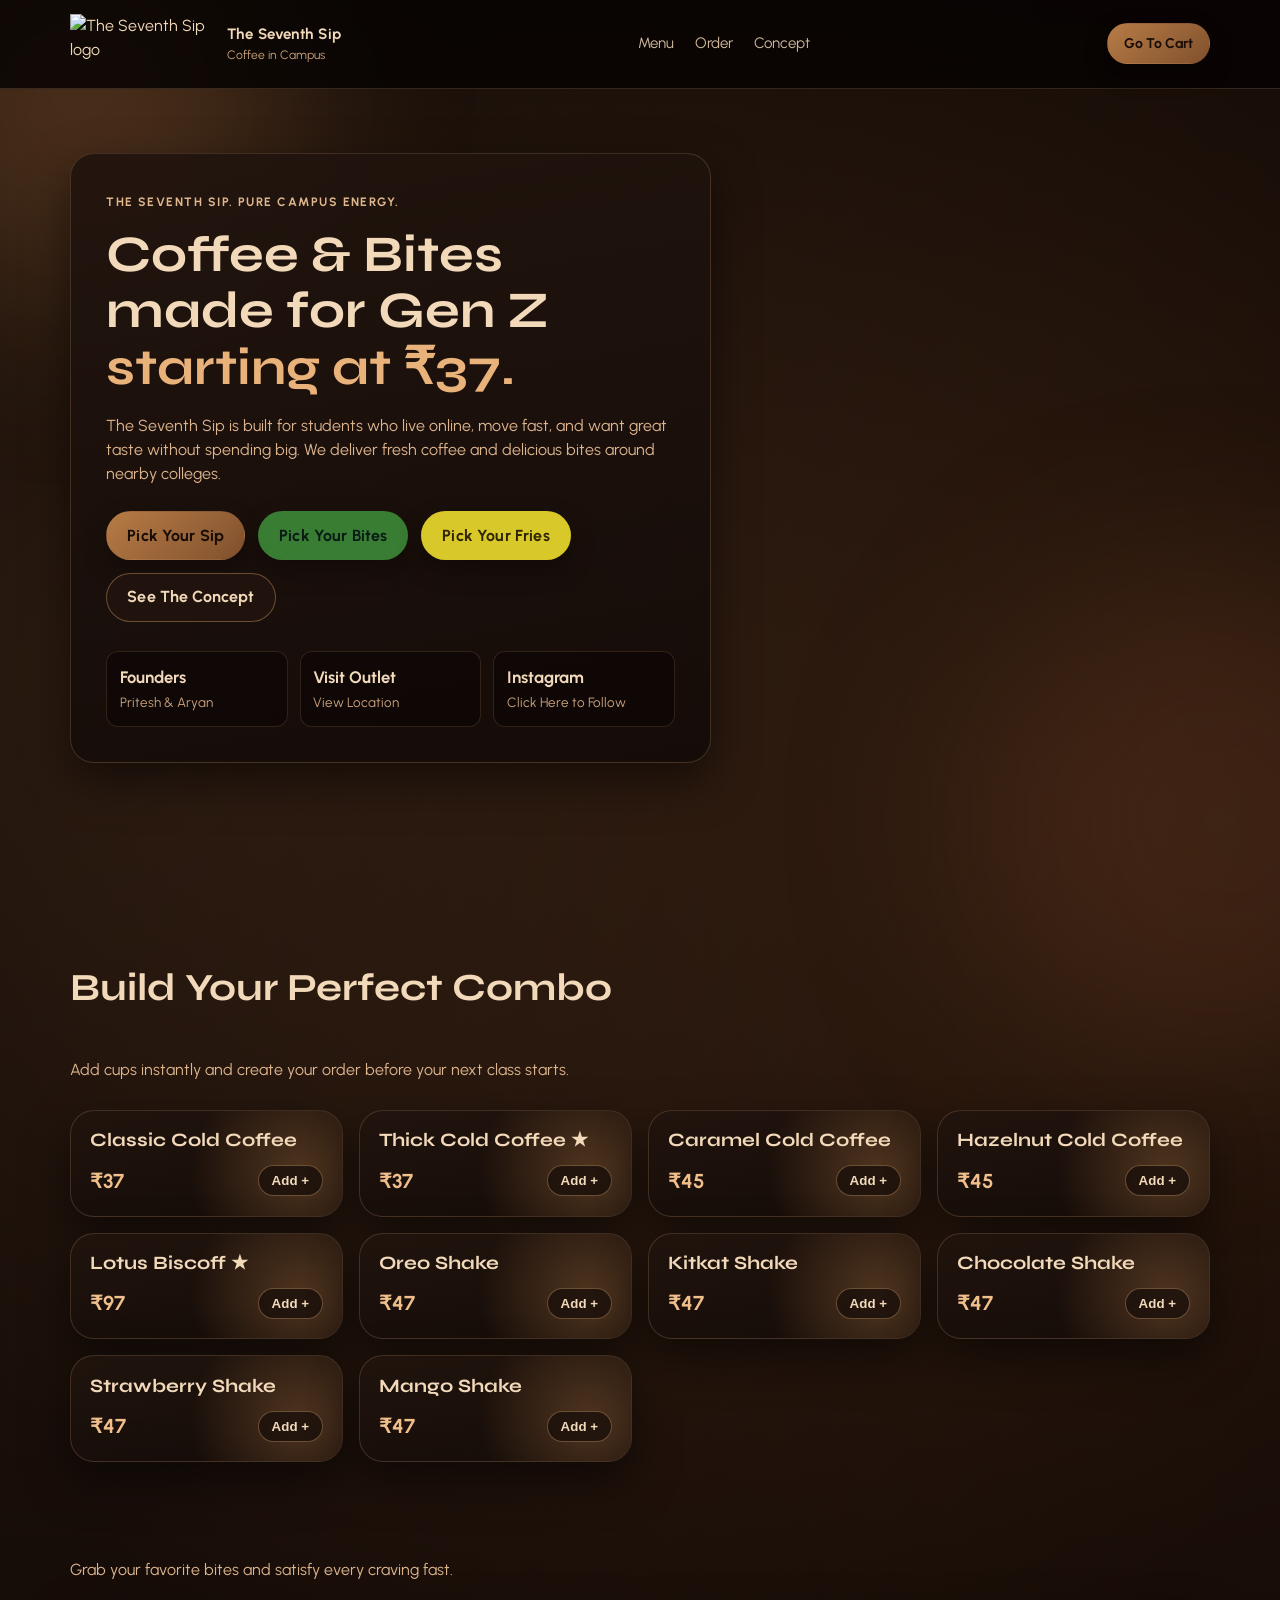
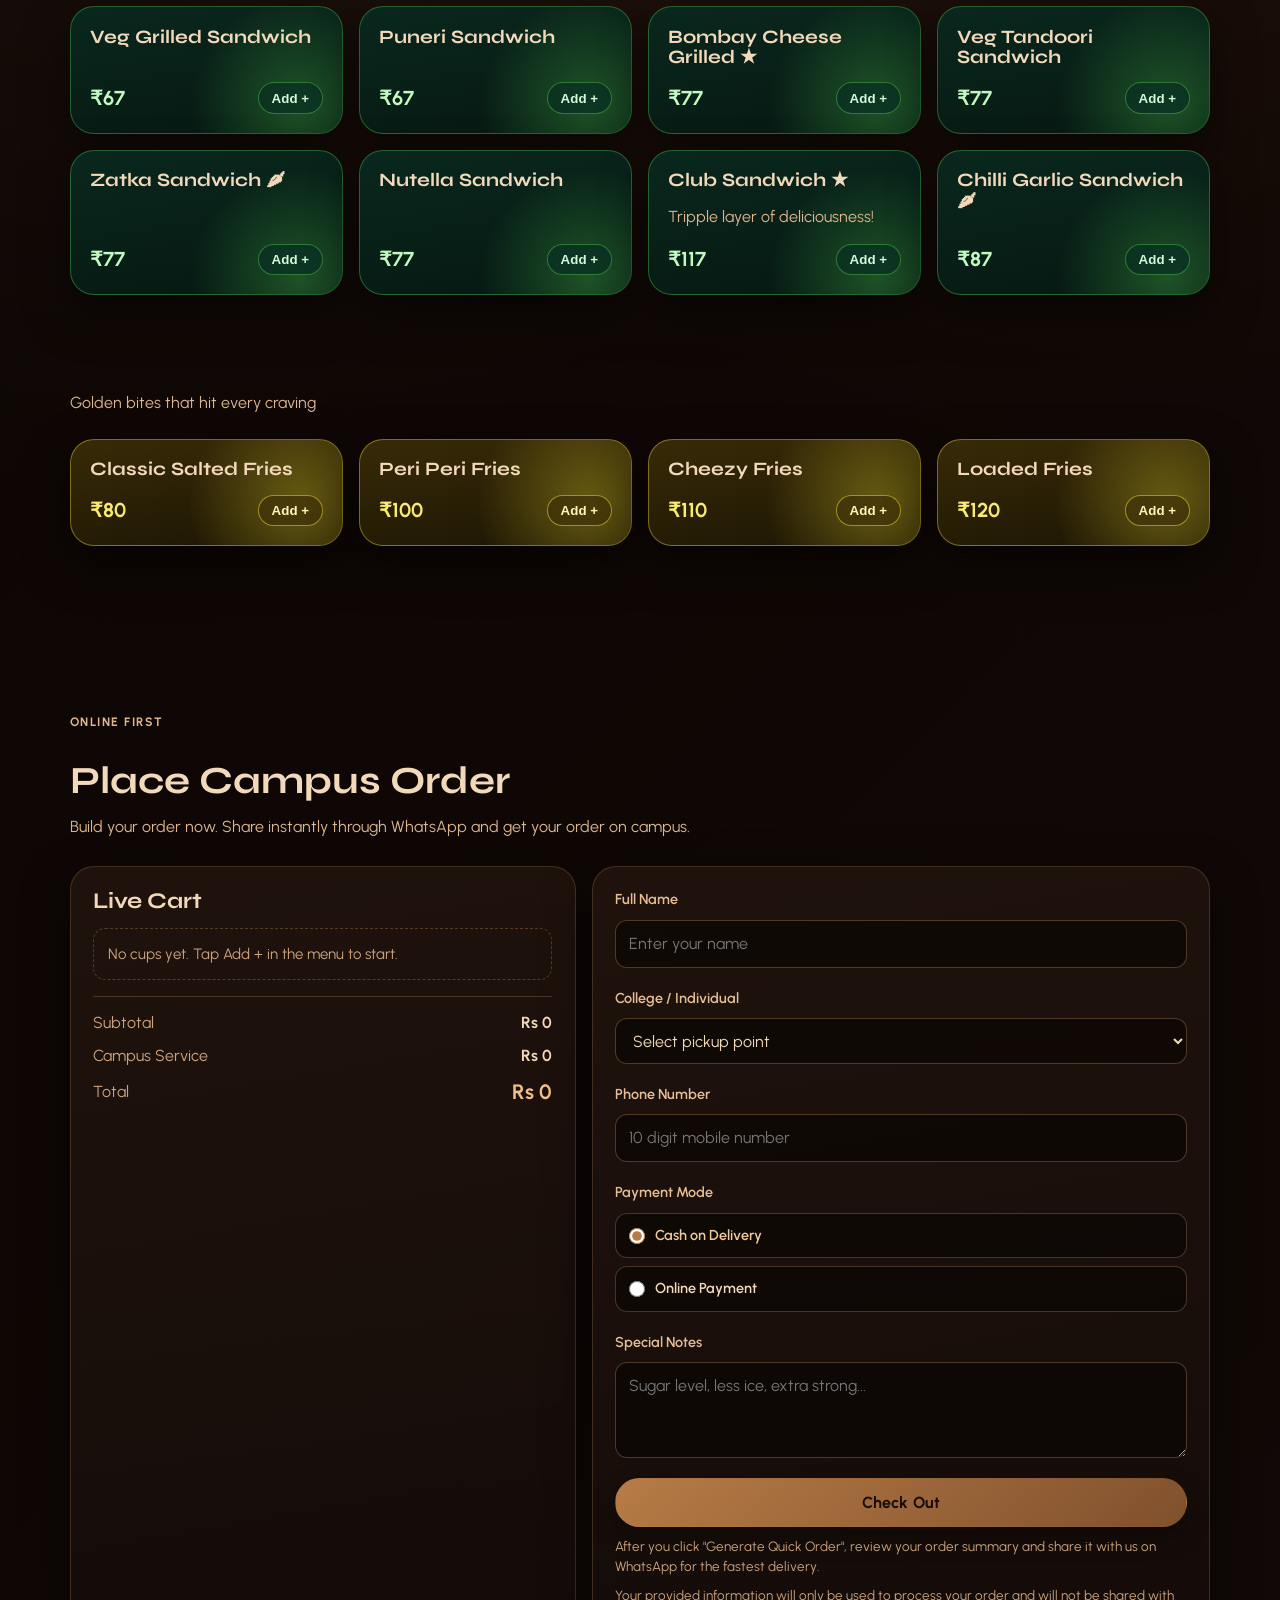
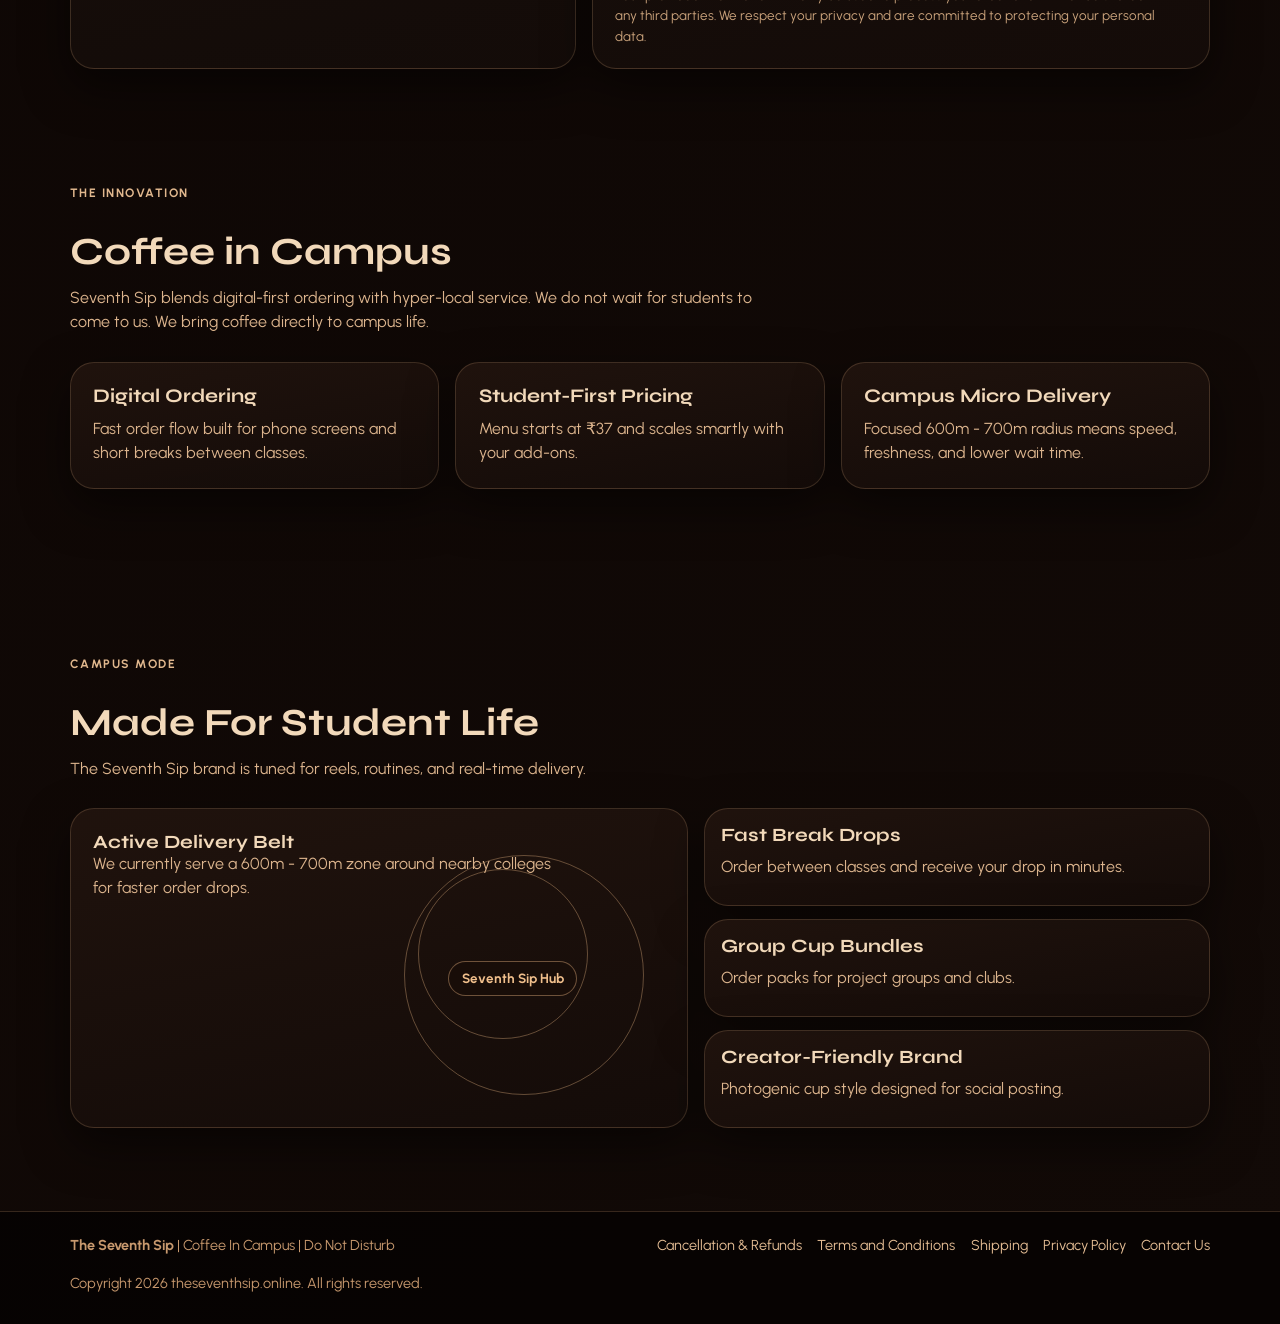
==== index.html @ f9358670 "Update menu items to be commented out and change order message format" ====
<!DOCTYPE html>
<html lang="en">

<head>
    <meta charset="UTF-8" />
    <meta name="viewport" content="width=device-width, initial-scale=1.0, shrink-to-fit=no" />

    <title>The Seventh Sip | Coffee in Campus</title>

    <meta name="description"
        content="The Seventh Sip is a Gen Z coffee concept delivering to campus within 600-700 meters. Prices start at Rs 37 with fast online ordering." />
    <meta name="keywords" content="coffee, campus, Gen Z, online ordering, fast delivery" />

    <meta name="author" content="The Seventh Sip" />

    <link rel="preconnect" href="https://fonts.googleapis.com" />
    <link rel="preconnect" href="https://fonts.gstatic.com" crossorigin />
    <link
        href="https://fonts.googleapis.com/css2?family=Syne:wght@500;700;800&family=Urbanist:wght@400;500;600;700&display=swap"
        rel="stylesheet" />
    <link rel="stylesheet" href="styles.css" />
    <link rel="shortcut icon" href="images/favicon.ico" type="image/x-icon">
</head>

<body>
    <div class="bg-blur bg-blur-1" aria-hidden="true"></div>
    <div class="bg-blur bg-blur-2" aria-hidden="true"></div>

    <header class="topbar">
        <div class="container topbar-inner">
            <a href="#home" class="brand" aria-label="The Seventh Sip Home">
                <img src="images/light_logo2.png" alt="The Seventh Sip logo" class="brand-logo" />
                <span class="brand-copy">
                    <strong>The Seventh Sip</strong>
                    <small>Coffee in Campus</small>
                </span>
            </a>

            <nav class="main-nav" aria-label="Main Navigation">
                <a href="#menu">Menu</a>
                <a href="#ordering">Order</a>
                <a href="#concept">Concept</a>
                <!-- <a href="#campus">Campus Mode</a> -->
            </nav>

            <a class="btn btn-solid btn-small" href="#ordering">Go To Cart</a>
        </div>
    </header>

    <main id="home">
        <section class="hero section">
            <div class="container hero-grid">
                <div class="hero-copy reveal">
                    <p class="eyebrow">The Seventh Sip. Pure Campus Energy.</p>
                    <h1>
                        Coffee & Bites made for Gen Z
                        <span>starting at &#8377;37.</span>
                    </h1>
                    <p>
                        The Seventh Sip is built for students who live online, move fast, and want great taste
                        without spending big. We deliver fresh coffee and delicious bites around nearby colleges.
                    </p>
                    <div class="hero-actions">
                        <a class="btn btn-solid" href="#menu">Pick Your Sip</a>
                        <a class="btn btn-solid" href="#bites">Pick Your Bites</a>
                        <a class="btn btn-solid" href="#fries">Pick Your Fries</a>
                        <a class="btn btn-ghost" href="#concept">See The Concept</a>
                    </div>
                    <ul class="metric-row" aria-label="Business Metrics">
                        <li>
                            <strong>Founders</strong>
                            <span>Pritesh & Aryan</span>
                        </li>

                        <li>
                            <strong>Visit Outlet</strong>
                            <span>View Location</span>
                        </li>

                        <li>
                            <strong>Instagram</strong>
                            <span><a class="metric-link" href="https://www.instagram.com/cafeseventhsip/"
                                    target="_blank" rel="noopener noreferrer">Click Here to Follow</a></span>
                        </li>
                    </ul>
                </div>

                <!-- <aside class="hero-panel reveal" aria-label="Seventh Sip pricing ladder">
                    <h2>Seventh Sip Ladder</h2>
                    <p>Simple pricing rhythm for every mood and every budget.</p>
                    <ul class="price-ladder">
                        <li><span>Starter Shot</span><strong>&#8377;7</strong></li>
                        <li><span>Classic Campus Cup</span><strong>&#8377;27</strong></li>
                        <li><span>Late Night Brew</span><strong>&#8377;37</strong></li>
                        <li><span>Power Sip</span><strong>&#8377;57</strong></li>
                        <li><span>Creator Fuel</span><strong>&#8377;77+</strong></li>
                    </ul>
                    <div class="hero-note">Coffee in Campus is live and growing cup by cup.</div>
                </aside> -->
            </div>
        </section>




        <section id="menu" class="section menu">
            <div class="container">
                <div class="section-head reveal">
                    <br>
                    <h2>Build Your Perfect Combo</h2>
                    <br>
                    <!-- <p class="eyebrow">Coffee Drop</p> -->
                    <p>Add cups instantly and create your order before your next class starts.</p>
                </div>

                <!-- coffees and shakes -->

                <div id="coffeeShakesMenu" class="menu-grid">
                    <article class="menu-card reveal" data-name="Classic Cold Coffee" data-price="37">
                        <h3>Classic Cold Coffee</h3>
                        <!-- <p>Mini espresso style hit for early lecture survival.</p> -->
                        <div class="menu-foot">
                            <strong>&#8377;37</strong>
                            <button class="add-btn" type="button">Add +</button>
                        </div>
                    </article>

                    <article class="menu-card reveal" data-name="Thick Cold Coffee" data-price="37">
                        <h3>Thick Cold Coffee ★</h3>
                        <!-- <p>Chilled, creamy, and perfect for cafeteria hangs.</p> -->
                        <div class="menu-foot">
                            <strong>&#8377;37</strong>
                            <button class="add-btn" type="button">Add +</button>
                        </div>
                    </article>

                    <!-- <article class="menu-card reveal" data-name="Hot Coffee" data-price="37">
                        <h3>Hot Coffee</h3>
                        <div class="menu-foot">
                            <strong>&#8377;37</strong>
                            <button class="add-btn" type="button">Add +</button>
                        </div>
                    </article> -->

                    <article class="menu-card reveal" data-name="Caramel Cold Coffee" data-price="45">
                        <h3>Caramel Cold Coffee</h3>
                        <!-- <p>Rich foam and deeper roast for focus mode.</p> -->
                        <div class="menu-foot">
                            <strong>&#8377;45</strong>
                            <button class="add-btn" type="button">Add +</button>
                        </div>
                    </article>

                    <article class="menu-card reveal" data-name="Hazelnut Cold Coffee" data-price="45">
                        <h3>Hazelnut Cold Coffee</h3>
                        <!-- <p>Chocolate + coffee combo for project grind sessions.</p> -->
                        <div class="menu-foot">
                            <strong>&#8377;45</strong>
                            <button class="add-btn" type="button">Add +</button>
                        </div>
                    </article>

                    <!-- <article class="menu-card reveal" data-name="Hot Chocolate" data-price="45">
                        <h3>Hot Chocolate</h3>
                        
                        <div class="menu-foot">
                            <strong>&#8377;45</strong>
                            <button class="add-btn" type="button">Add +</button>
                        </div>
                    </article> -->

                    <article class="menu-card reveal" data-name="Lotus Biscoff" data-price="97">
                        <h3>Lotus Biscoff ★</h3>
                        <!-- <p>House special with creamy top and dark roast depth.</p> -->
                        <div class="menu-foot">
                            <strong>&#8377;97</strong>
                            <button class="add-btn" type="button">Add +</button>
                        </div>
                    </article>

                    <article class="menu-card reveal" data-name="Oreo Shake" data-price="47">
                        <h3>Oreo Shake</h3>
                        <div class="menu-foot">
                            <strong>&#8377;47</strong>
                            <button class="add-btn" type="button">Add +</button>
                        </div>
                    </article>

                    <article class="menu-card reveal" data-name="Kitkat Shake" data-price="47">
                        <h3>Kitkat Shake</h3>
                        <div class="menu-foot">
                            <strong>&#8377;47</strong>
                            <button class="add-btn" type="button">Add +</button>
                        </div>
                    </article>
                    <article class="menu-card reveal" data-name="Chocolate Shake" data-price="47">
                        <h3>Chocolate Shake</h3>
                        <div class="menu-foot">
                            <strong>&#8377;47</strong>
                            <button class="add-btn" type="button">Add +</button>
                        </div>
                    </article>
                    <article class="menu-card reveal" data-name="Strawberry Shake" data-price="47">
                        <h3>Strawberry Shake</h3>
                        <div class="menu-foot">
                            <strong>&#8377;47</strong>
                            <button class="add-btn" type="button">Add +</button>
                        </div>
                    </article>
                    <article class="menu-card reveal" data-name="Mango Shake" data-price="47">
                        <h3>Mango Shake</h3>
                        <div class="menu-foot">
                            <strong>&#8377;47</strong>
                            <button class="add-btn" type="button">Add +</button>
                        </div>
                    </article>

                </div>

                <!-- bites -->

                <br id="bites">
                <br>
                <br>
                <br>
                <p>Grab your favorite bites and satisfy every craving fast.</p>

                <br>

                <div id="bitesMenu" class="menu-grid">
                    <article class="menu-card reveal" data-name="Veg Grilled Sandwich" data-price="67">
                        <h3>Veg Grilled Sandwich</h3>
                        <!-- <p>Mini espresso style hit for early lecture survival.</p> -->
                        <div class="menu-foot">
                            <strong>&#8377;67</strong>
                            <button class="add-btn" type="button">Add +</button>
                        </div>
                    </article>

                    <article class="menu-card reveal" data-name="Puneri Sandwich" data-price="67">
                        <h3>Puneri Sandwich</h3>
                        <!-- <p>Chilled, creamy, and perfect for cafeteria hangs.</p> -->
                        <div class="menu-foot">
                            <strong>&#8377;67</strong>
                            <button class="add-btn" type="button">Add +</button>
                        </div>
                    </article>

                    <article class="menu-card reveal" data-name="Bombay Cheese Grilled" data-price="77">
                        <h3>Bombay Cheese Grilled ★</h3>
                        <!-- <p>Soft sweetness layered with bold Seventh Sip espresso.</p> -->
                        <div class="menu-foot">
                            <strong>&#8377;77</strong>
                            <button class="add-btn" type="button">Add +</button>
                        </div>
                    </article>

                    <article class="menu-card reveal" data-name="Veg Tandoori Sandwich" data-price="77">
                        <h3>Veg Tandoori Sandwich</h3>
                        <!-- <p>Rich foam and deeper roast for focus mode.</p> -->
                        <div class="menu-foot">
                            <strong>&#8377;77</strong>
                            <button class="add-btn" type="button">Add +</button>
                        </div>
                    </article>

                    <article class="menu-card reveal" data-name="Zatka Sandwich" data-price="77">
                        <h3>Zatka Sandwich 🌶</h3>
                        <!-- <p>Chocolate + coffee combo for project grind sessions.</p> -->
                        <div class="menu-foot">
                            <strong>&#8377;77</strong>
                            <button class="add-btn" type="button">Add +</button>
                        </div>
                    </article>

                    <article class="menu-card reveal" data-name="Nutella Sandwich" data-price="77">
                        <h3>Nutella Sandwich</h3>
                        <!-- <p>High-energy cold brew for reels, edits, and deadlines.</p> -->
                        <div class="menu-foot">
                            <strong>&#8377;77</strong>
                            <button class="add-btn" type="button">Add +</button>
                        </div>
                    </article>

                    <article class="menu-card reveal" data-name="Club Sandwich" data-price="117">
                        <h3>Club Sandwich ★</h3>
                        <p>Tripple layer of deliciousness!</p>
                        <div class="menu-foot">
                            <strong>&#8377;117</strong>
                            <button class="add-btn" type="button">Add +</button>
                        </div>
                    </article>

                    <article class="menu-card reveal" data-name="Chilli Garlic Sandwich" data-price="87">
                        <h3>Chilli Garlic Sandwich 🌶</h3>
                        <div class="menu-foot">
                            <strong>&#8377;87</strong>
                            <button class="add-btn" type="button">Add +</button>
                        </div>
                    </article>

                </div>

                <!-- fries -->

                <br id="fries">
                <br>
                <br>
                <br>
                <p>Golden bites that hit every craving</p>

                <br>

                <div id="friesMenu" class="menu-grid">
                    <article class="menu-card reveal" data-name="Classic Salted Fries" data-price="80">
                        <h3>Classic Salted Fries</h3>
                        <!-- <p>Mini espresso style hit for early lecture survival.</p> -->
                        <div class="menu-foot">
                            <strong>&#8377;80</strong>
                            <button class="add-btn" type="button">Add +</button>
                        </div>
                    </article>

                    <article class="menu-card reveal" data-name="Peri Peri Fries" data-price="100">
                        <h3>Peri Peri Fries</h3>
                        <!-- <p>Chilled, creamy, and perfect for cafeteria hangs.</p> -->
                        <div class="menu-foot">
                            <strong>&#8377;100</strong>
                            <button class="add-btn" type="button">Add +</button>
                        </div>
                    </article>

                    <article class="menu-card reveal" data-name="Cheezy Fries" data-price="110">
                        <h3>Cheezy Fries</h3>
                        <!-- <p>Soft sweetness layered with bold Seventh Sip espresso.</p> -->
                        <div class="menu-foot">
                            <strong>&#8377;110</strong>
                            <button class="add-btn" type="button">Add +</button>
                        </div>
                    </article>

                    <article class="menu-card reveal" data-name="Loaded Fries" data-price="120">
                        <h3>Loaded Fries</h3>
                        <!-- <p>Rich foam and deeper roast for focus mode.</p> -->
                        <div class="menu-foot">
                            <strong>&#8377;120</strong>
                            <button class="add-btn" type="button">Add +</button>
                        </div>
                    </article>



                </div>



            </div>
        </section>

        <section id="ordering" class="section ordering">
            <div class="container">
                <div class="section-head reveal">
                    <p class="eyebrow">Online First</p>
                    <h2>Place Campus Order</h2>
                    <p>Build your order now. Share instantly through WhatsApp and get your order on campus.</p>
                </div>

                <div class="ordering-layout">
                    <aside class="cart-panel reveal" aria-live="polite">
                        <h3>Live Cart</h3>
                        <ul id="cartItems" class="cart-items">
                            <li class="cart-empty">Empty Cart!. Tap Add + in the menu to start.</li>
                        </ul>

                        <div class="bill-panel">
                            <div>
                                <span>Subtotal</span>
                                <strong id="subtotal">&#8377;0</strong>
                            </div>
                            <div>
                                <span>Campus Service</span>
                                <strong id="serviceFee">&#8377;0</strong>
                            </div>
                            <div class="bill-total">
                                <span>Total</span>
                                <strong id="grandTotal">&#8377;0</strong>
                            </div>
                        </div>
                    </aside>

                    <form id="orderForm" class="order-form reveal">
                        <label for="studentName">Full Name</label>
                        <input id="studentName" name="studentName" type="text" placeholder="Enter your name" required />

                        <label for="collegeName">College / Individual</label>
                        <select id="collegeName" name="collegeName" required>
                            <option value="">Select pickup point</option>
                            <option>DY Patil International University, Akurdi</option>
                            <option>PCET / PCCOE, Akurdi</option>
                            <option>Individual</option>
                        </select>

                        <div id="dropSpotContainer">
                            <label for="dropSpot">Drop Spot</label>
                            <select id="dropSpot" name="dropSpot">
                                <option value="">Select pickup point</option>
                                <option>Main Gate</option>
                            </select>
                        </div>

                        <div class="location-access-box locationAccess" aria-label="Location access">
                            <label for="locationAddress">Current Location (Optional)</label>
                            <div class="location-actions">
                                <button id="detectLocationBtn" class="btn btn-ghost location-action-btn"
                                    type="button">Use
                                    My Current Location</button>
                                <button id="clearLocationBtn" class="btn btn-ghost location-clear-btn"
                                    type="button">Clear</button>
                            </div>
                            <p id="locationStatus" class="location-status" aria-live="polite">No location added yet. You
                                can
                                allow access or type manually.</p>
                            <input id="locationAddress" name="locationAddress" type="text"
                                placeholder="Hostel, landmark, block, or nearest gate" autocomplete="street-address" />
                            <input id="locationCoords" name="locationCoords" type="hidden" />
                        </div>

                        <label for="phoneNumber">Phone Number</label>
                        <input id="phoneNumber" name="phoneNumber" type="tel" placeholder="10 digit mobile number"
                            pattern="[0-9]{10}" required />

                        <label>Payment Mode</label>
                        <div class="payment-mode-group" role="radiogroup" aria-label="Payment mode">
                            <label class="payment-option" for="paymentCod">
                                <input id="paymentCod" name="paymentMode" type="radio" value="Cash on Delivery" required
                                    checked />
                                <span>Cash on Delivery</span>
                            </label>
                            <label class="payment-option" for="paymentOnline">
                                <input id="paymentOnline" name="paymentMode" type="radio" value="Online Payment" />
                                <span>Online Payment</span>
                            </label>
                        </div>

                        <label for="orderNote">Special Notes</label>
                        <textarea id="orderNote" name="orderNote" rows="3"
                            placeholder="Sugar level, less ice, extra strong..."></textarea>

                        <input id="orderSummary" name="orderSummary" type="hidden" />

                        <button class="btn btn-solid" type="submit">Check Out</button>
                        <p class="form-hint">
                            After you click "Generate Quick Order", review your order summary and share it with us
                            on
                            WhatsApp for the fastest delivery.

                        </p>
                        <p class="form-hint">
                            Your provided information will only be used to process your order and will not be shared
                            with any third parties. We respect your privacy and are committed to protecting your
                            personal data.
                        </p>
                    </form>
                </div>
            </div>
        </section>


        <section id="concept" class="section concept">
            <div class="container">
                <div class="section-head reveal">
                    <p class="eyebrow">The Innovation</p>
                    <h2>Coffee in Campus</h2>
                    <p>
                        Seventh Sip blends digital-first ordering with hyper-local service. We do not wait for
                        students
                        to come to us. We bring coffee directly to campus life.
                    </p>
                </div>

                <div class="concept-cards">
                    <article class="concept-card reveal">
                        <h3>Digital Ordering</h3>
                        <p>Fast order flow built for phone screens and short breaks between classes.</p>
                    </article>
                    <article class="concept-card reveal">
                        <h3>Student-First Pricing</h3>
                        <p>Menu starts at &#8377;37 and scales smartly with your add-ons.</p>
                    </article>
                    <article class="concept-card reveal">
                        <h3>Campus Micro Delivery</h3>
                        <p>Focused 600m - 700m radius means speed, freshness, and lower wait time.</p>
                    </article>
                </div>
            </div>
        </section>

        <section id="campus" class="section campus">
            <div class="container">
                <div class="section-head reveal">
                    <p class="eyebrow">Campus Mode</p>
                    <h2>Made For Student Life</h2>
                    <p>The Seventh Sip brand is tuned for reels, routines, and real-time delivery.</p>
                </div>

                <div class="campus-layout">
                    <div class="campus-map reveal">
                        <h3>Active Delivery Belt</h3>
                        <p>We currently serve a 600m - 700m zone around nearby colleges for faster order drops.</p>
                        <div class="zone-ring zone-ring-1"></div>
                        <div class="zone-ring zone-ring-2"></div>
                        <div class="zone-center">Seventh Sip Hub</div>
                    </div>

                    <div class="campus-points">
                        <article class="point-card reveal">
                            <h3>Fast Break Drops</h3>
                            <p>Order between classes and receive your drop in minutes.</p>
                        </article>
                        <article class="point-card reveal">
                            <h3>Group Cup Bundles</h3>
                            <p>Order packs for project groups and clubs.</p>
                        </article>
                        <article class="point-card reveal">
                            <h3>Creator-Friendly Brand</h3>
                            <p>Photogenic cup style designed for social posting.</p>
                        </article>
                    </div>
                </div>
            </div>
        </section>
    </main>


    <footer class="site-footer">
        <div class="container footer-inner">
            <p><strong>The Seventh Sip</strong> | Coffee In Campus | Do Not Disturb</p>

            <nav class="footer-links" aria-label="Legal and support pages">
                <a href="cancellation-refunds.html" target="_blank">Cancellation &amp; Refunds</a>
                <a href="terms-and-conditions.html" target="_blank">Terms and Conditions</a>
                <a href="shipping.html" target="_blank">Shipping</a>
                <a href="privacy-policy.html" target="_blank">Privacy Policy</a>
                <a href="contact-us.html" target="_blank">Contact Us</a>
            </nav>

            <p>Copyright <span id="year"></span> theseventhsip.online. All rights reserved.</p>
        </div>
    </footer>

    <div id="floatingCartBar" class="floating-cart-bar" aria-hidden="true">
        <div class="floating-cart-meta" aria-live="polite" aria-atomic="true">
            <span id="floatingCartCount">0 items</span>
            <strong id="floatingCartTotal">Rs 0</strong>
        </div>
        <a href="#ordering" class="floating-cart-cta">Go To Cart</a>
    </div>

    <div id="addonModal" class="modal" aria-hidden="true" role="dialog" aria-labelledby="addonModalTitle">
        <div class="modal-content addon-modal-content">
            <h3 id="addonModalTitle">Customize Your Cup</h3>
            <p class="add-on-intro">Pick add-ons for <strong id="addonDrinkName">your drink</strong></p>

            <form id="addonForm" class="add-on-form">
                <div class="add-on-list">
                    <label class="add-on-item" for="addonChocolateCrush">
                        <input id="addonChocolateCrush" type="checkbox" name="addon" value="chocolate-crush" />
                        <span>Chocolate Crush <em>+Rs 5</em></span>
                    </label>

                    <label class="add-on-item" for="addonExtraCheese">
                        <input id="addonExtraCheese" type="checkbox" name="addon" value="extra-cheese" />
                        <span>Extra Cheese <em>+Rs 10</em></span>
                    </label>
                </div>

                <div class="modal-actions">
                    <button class="btn btn-solid" type="submit">Add To Cart</button>
                    <button id="skipAddOnBtn" class="btn btn-ghost" type="button">No Add-ons</button>
                    <button id="closeAddOnBtn" class="btn btn-ghost" type="button">Cancel</button>
                </div>
            </form>
        </div>
    </div>

    <div id="orderModal" class="modal" aria-hidden="true" role="dialog" aria-labelledby="modalTitle">
        <div class="modal-content">
            <h3 id="modalTitle">Order Draft Ready</h3>
            <p>Review this message and send it to The Seventh Sip.</p>
            <pre id="orderPreview"></pre>
            <div class="modal-actions">
                <a id="whatsappLink" class="btn btn-solid" href="#" target="_blank" rel="noopener noreferrer">Send on
                    WhatsApp</a>
                <button id="copyOrderBtn" class="btn btn-ghost" type="button">Copy Text</button>
                <button id="closeModalBtn" class="btn btn-ghost" type="button">Close</button>
            </div>
        </div>
    </div>

    <script src="https://checkout.razorpay.com/v1/checkout.js"></script>
    <script src="script.js"></script>
</body>

</html>
---- styles.css ----
:root {
  --bg-main: #050303;
  --bg-layer: #120a07;
  --panel: #1c120d;
  --panel-deep: #27170f;
  --line: rgba(222, 177, 131, 0.2);
  --text-main: #f2d9ba;
  --text-soft: #cba37c;
  --accent: #9a6236;
  --accent-soft: #7b4b28;
  --shadow: rgba(0, 0, 0, 0.5);
  --radius-lg: 24px;
  --radius-md: 16px;
  --radius-sm: 12px;
}

* {
  box-sizing: border-box;
}

html {
  scroll-behavior: smooth;
}

body {
  margin: 0;
  min-height: 100vh;
  font-family: "Urbanist", sans-serif;
  color: var(--text-main);
  background:
    radial-gradient(circle at 8% 15%, rgba(138, 89, 54, 0.24), transparent 35%),
    radial-gradient(circle at 87% 18%, rgba(110, 64, 32, 0.28), transparent 32%),
    linear-gradient(135deg, #050303 0%, #0d0604 35%, #120a07 100%);
  line-height: 1.5;
  overflow-x: hidden;
}

#dropSpotContainer,
.locationAccess {
  display: none;
}

body.has-floating-cart {
  padding-bottom: 6.4rem;
}

body::after {
  content: "";
  position: fixed;
  inset: 0;
  pointer-events: none;
  background-image:
    linear-gradient(rgba(255, 255, 255, 0.015) 1px, transparent 1px),
    linear-gradient(90deg, rgba(255, 255, 255, 0.015) 1px, transparent 1px);
  background-size: 28px 28px;
  opacity: 0.35;
  z-index: -5;
}

.bg-blur {
  position: fixed;
  border-radius: 50%;
  filter: blur(95px);
  opacity: 0.38;
  z-index: -4;
  pointer-events: none;
}

.bg-blur-1 {
  width: 420px;
  height: 420px;
  background: #9a6236;
  top: -120px;
  left: -130px;
}

.bg-blur-2 {
  width: 500px;
  height: 500px;
  background: #5f371f;
  right: -190px;
  bottom: -170px;
}

.container {
  width: min(1140px, calc(100% - 2.6rem));
  margin: 0 auto;
}

.section {
  padding: 5.2rem 0;
}

.topbar {
  position: sticky;
  top: 0;
  z-index: 20;
  -webkit-backdrop-filter: blur(12px);
  backdrop-filter: blur(12px);
  background: rgba(8, 4, 3, 0.85);
  border-bottom: 1px solid var(--line);
}

.topbar-inner {
  display: flex;
  align-items: center;
  justify-content: space-between;
  gap: 1rem;
  padding: 0.9rem 0;
}

.brand {
  display: inline-flex;
  align-items: center;
  gap: 0.8rem;
  color: inherit;
  text-decoration: none;
}

.brand-logo {
  width: 9rem;
  aspect-ratio: 2.45 / 1;
  object-fit: cover;
  object-position: center;
  display: block;
}

.brand-copy {
  display: grid;
  gap: 0.05rem;
}

.brand-copy strong {
  font-size: 0.94rem;
  letter-spacing: 0.03em;
}

.brand-copy small {
  font-size: 0.76rem;
  color: var(--text-soft);
}

.main-nav {
  display: flex;
  align-items: center;
  gap: 1.3rem;
}

.main-nav a {
  color: var(--text-main);
  text-decoration: none;
  font-size: 0.94rem;
  opacity: 0.86;
  transition: opacity 0.2s ease;
}

.main-nav a:hover {
  opacity: 1;
}

.btn {
  border: 1px solid transparent;
  border-radius: 999px;
  padding: 0.72rem 1.25rem;
  font: inherit;
  font-weight: 700;
  letter-spacing: 0.01em;
  cursor: pointer;
  transition: transform 0.25s ease, box-shadow 0.25s ease, background 0.25s ease;
  text-decoration: none;
  display: inline-flex;
  align-items: center;
  justify-content: center;
}

.btn:hover {
  transform: translateY(-2px);
}

.btn-small {
  padding: 0.55rem 1rem;
  font-size: 0.88rem;
}

.btn-solid {
  background: linear-gradient(140deg, #b77c46, #80502d);
  color: #180c06;
  box-shadow: 0 10px 24px rgba(0, 0, 0, 0.3);
}

.hero-actions a[href="#bites"] {
  background: rgba(77, 193, 77, 0.62);
  color: #081c15;
}

.hero-actions a[href="#fries"] {
  background: #d9c829;
  color: #2f2500;
}

.btn-ghost {
  border-color: rgba(198, 148, 103, 0.45);
  color: var(--text-main);
  background: rgba(37, 22, 15, 0.7);
}

h1,
h2,
h3,
h4 {
  margin: 0;
  font-family: "Syne", sans-serif;
  line-height: 1.1;
}

p {
  margin: 0;
  color: #ddb58e;
}

.eyebrow {
  display: inline-block;
  text-transform: uppercase;
  letter-spacing: 0.12em;
  font-size: 0.76rem;
  font-weight: 700;
  color: #e1b88e;
  margin-bottom: 1rem;
}

.hero {
  padding-top: 4rem;
}

.hero-grid {
  display: grid;
  grid-template-columns: 1.15fr 0.85fr;
  gap: 1.6rem;
  align-items: stretch;
}

.hero-copy,
.hero-panel,
.concept-card,
.menu-card,
.cart-panel,
.order-form,
.campus-map,
.point-card {
  background: linear-gradient(170deg, rgba(33, 20, 14, 0.92), rgba(20, 12, 9, 0.94));
  border: 1px solid var(--line);
  border-radius: var(--radius-lg);
  box-shadow: 0 18px 45px var(--shadow);
}

.hero-copy {
  padding: 2.2rem;
}

.hero-copy h1 {
  font-size: clamp(2rem, 4vw, 3.9rem);
  margin-bottom: 1.1rem;
}

.hero-copy h1 span {
  color: #e9b27a;
  display: block;
}

.hero-copy p {
  max-width: 60ch;
}

.hero-actions {
  display: flex;
  flex-wrap: wrap;
  gap: 0.8rem;
  margin: 1.6rem 0 1.8rem;
}

.metric-row {
  margin: 0;
  padding: 0;
  list-style: none;
  display: grid;
  grid-template-columns: repeat(3, minmax(0, 1fr));
  gap: 0.75rem;
}

.metric-row li {
  padding: 0.8rem;
  border-radius: var(--radius-sm);
  background: rgba(10, 6, 5, 0.6);
  border: 1px solid rgba(178, 129, 84, 0.22);
}

.metric-row strong {
  display: block;
  font-size: 1.04rem;
}

.metric-row span {
  color: var(--text-soft);
  font-size: 0.84rem;
}

.metric-link {
  color: inherit;
  text-decoration: none;
}

.metric-link:hover {
  color: var(--text-main);
  text-decoration: underline;
}

.hero-panel {
  padding: 2rem;
  display: grid;
  gap: 1rem;
}

.hero-panel h2 {
  font-size: 1.8rem;
}

.price-ladder {
  margin: 0;
  padding: 0;
  list-style: none;
  display: grid;
  gap: 0.6rem;
}

.price-ladder li {
  display: flex;
  justify-content: space-between;
  align-items: center;
  gap: 1rem;
  border: 1px solid rgba(198, 148, 103, 0.23);
  border-radius: 12px;
  background: rgba(10, 5, 4, 0.66);
  padding: 0.7rem 0.9rem;
}

.price-ladder strong {
  color: #f0bf8d;
}

.hero-note {
  border-left: 3px solid #ba7f49;
  padding-left: 0.8rem;
  color: var(--text-soft);
}

.section-head {
  max-width: 720px;
  margin-bottom: 1.7rem;
  display: grid;
  gap: 0.8rem;
}

.section-head h2 {
  font-size: clamp(1.7rem, 3vw, 2.7rem);
}

.concept {
  padding-top: 2rem;
}

.concept-cards {
  display: grid;
  grid-template-columns: repeat(3, minmax(0, 1fr));
  gap: 1rem;
}

.concept-card {
  padding: 1.4rem;
}

.concept-card h3 {
  margin-bottom: 0.7rem;
  font-size: 1.2rem;
}

.menu-grid {
  display: grid;
  grid-template-columns: repeat(4, minmax(0, 1fr));
  gap: 1rem;
}

.menu-card {
  padding: 1.2rem;
  display: grid;
  gap: 0.9rem;
  position: relative;
  isolation: isolate;
  overflow: hidden;
}

.menu-card::before {
  content: "";
  position: absolute;
  inset: auto -25% -65% auto;
  width: 220px;
  height: 220px;
  border-radius: 50%;
  background: radial-gradient(circle, rgba(183, 124, 70, 0.35) 0%, transparent 70%);
  z-index: -1;
}

.menu-card h3 {
  font-size: 1.18rem;
}

.menu-foot {
  display: flex;
  justify-content: space-between;
  align-items: center;
  margin-top: auto;
}

.menu-foot strong {
  font-size: 1.26rem;
  color: #f0bf8c;
}

.add-btn {
  border: 1px solid rgba(198, 148, 103, 0.45);
  background: rgba(26, 15, 10, 0.8);
  color: var(--text-main);
  border-radius: 999px;
  padding: 0.45rem 0.8rem;
  font-weight: 700;
  cursor: pointer;
}

#bitesMenu .menu-card {
  background: linear-gradient(170deg, rgba(9, 42, 31, 0.94), rgba(6, 25, 19, 0.95));
  border-color: rgba(77, 193, 77, 0.42);
}

#bitesMenu .menu-card::before {
  background: radial-gradient(circle, rgba(77, 193, 77, 0.34) 0%, transparent 70%);
}

#bitesMenu .menu-foot strong {
  color: #c1f9c1;
}

#bitesMenu .add-btn {
  border-color: rgba(77, 193, 77, 0.5);
  background: rgba(11, 48, 35, 0.8);
  color: #d5f8d5;
}

#bitesMenu .menu-card:hover {
  border-color: rgba(77, 193, 77, 0.62);
}

#friesMenu .menu-card {
  background: linear-gradient(170deg, rgba(59, 45, 8, 0.94), rgba(29, 22, 4, 0.95));
  border-color: rgba(243, 222, 44, 0.42);
}

#friesMenu .menu-card::before {
  background: radial-gradient(circle, rgba(243, 222, 44, 0.32) 0%, transparent 72%);
}

#friesMenu .menu-foot strong {
  color: #f9ea74;
}

#friesMenu .add-btn {
  border-color: rgba(243, 222, 44, 0.54);
  background: rgba(65, 50, 9, 0.78);
  color: #fff6b8;
}

#friesMenu .menu-card:hover {
  border-color: rgba(243, 222, 44, 0.68);
}

.ordering-layout {
  display: grid;
  grid-template-columns: 0.9fr 1.1fr;
  gap: 1rem;
}

.cart-panel,
.order-form {
  padding: 1.4rem;
}

.cart-panel h3 {
  font-size: 1.4rem;
  margin-bottom: 0.9rem;
}

.cart-items {
  list-style: none;
  margin: 0;
  padding: 0;
  display: grid;
  gap: 0.7rem;
}

.cart-empty {
  color: var(--text-soft);
  font-size: 0.94rem;
  border: 1px dashed rgba(198, 148, 103, 0.32);
  border-radius: 12px;
  padding: 0.85rem;
}

.cart-item {
  border-radius: 12px;
  border: 1px solid rgba(198, 148, 103, 0.25);
  background: rgba(13, 8, 6, 0.66);
  padding: 0.75rem;
  display: flex;
  justify-content: space-between;
  gap: 0.6rem;
}

.cart-item-name {
  font-weight: 700;
  margin-bottom: 0.24rem;
}

.cart-item-meta {
  color: var(--text-soft);
  font-size: 0.84rem;
}

.qty-group {
  display: inline-flex;
  align-items: center;
  gap: 0.45rem;
}

.qty-btn {
  width: 28px;
  height: 28px;
  border-radius: 8px;
  border: 1px solid rgba(198, 148, 103, 0.45);
  background: rgba(24, 14, 10, 0.8);
  color: var(--text-main);
  cursor: pointer;
}

.bill-panel {
  margin-top: 1rem;
  border-top: 1px solid rgba(198, 148, 103, 0.28);
  padding-top: 0.85rem;
  display: grid;
  gap: 0.56rem;
}

.bill-panel div {
  display: flex;
  justify-content: space-between;
  align-items: center;
}

.bill-panel span {
  color: var(--text-soft);
}

.bill-total strong {
  font-size: 1.3rem;
  color: #f0bf8c;
}

.order-form {
  display: grid;
  gap: 0.55rem;
}

.order-form label {
  font-size: 0.9rem;
  font-weight: 600;
  color: #e6be95;
}

.payment-mode-group {
  display: grid;
  gap: 0.5rem;
  margin-bottom: 0.7rem;
}

.payment-option {
  display: flex;
  align-items: center;
  gap: 0.65rem;
  border: 1px solid rgba(198, 148, 103, 0.32);
  border-radius: 12px;
  background: rgba(12, 7, 5, 0.72);
  padding: 0.68rem 0.78rem;
  cursor: pointer;
}

.payment-option:hover {
  border-color: rgba(231, 185, 138, 0.52);
}

.payment-option input[type="radio"] {
  margin: 0;
  width: 1rem;
  height: 1rem;
  accent-color: #b77c46;
}

.payment-option span {
  color: var(--text-main);
  font-weight: 600;
}

.payment-option input[type="radio"]:checked+span {
  color: #f1cb9f;
}

.location-access-box {
  border: 1px solid rgba(198, 148, 103, 0.33);
  border-radius: 12px;
  background: rgba(12, 7, 5, 0.72);
  padding: 0.82rem;
  margin-bottom: 0.45rem;
  display: grid;
  gap: 0.6rem;
}

.location-access-box label {
  margin: 0;
  font-size: 0.84rem;
  font-weight: 700;
  color: #efc79e;
}

.location-actions {
  display: flex;
  flex-wrap: wrap;
  gap: 0.5rem;
}

.location-action-btn,
.location-clear-btn {
  padding: 0.44rem 0.86rem;
  font-size: 0.79rem;
  font-weight: 700;
}

.location-action-btn:disabled,
.location-clear-btn:disabled {
  opacity: 0.68;
  cursor: not-allowed;
  transform: none;
}

.location-status {
  margin: 0;
  font-size: 0.82rem;
  color: var(--text-soft);
}

.location-status.is-error {
  color: #f7a895;
}

.location-status.is-success {
  color: #bde5b5;
}

.location-access-box input {
  margin: 0;
}

.order-form input:not([type="radio"]),
.order-form select,
.order-form textarea {
  width: 100%;
  border-radius: 12px;
  border: 1px solid rgba(198, 148, 103, 0.35);
  background: rgba(10, 6, 4, 0.7);
  color: var(--text-main);
  font: inherit;
  padding: 0.7rem 0.78rem;
  margin-bottom: 0.7rem;
}

.order-form input:not([type="radio"]):focus,
.order-form select:focus,
.order-form textarea:focus {
  outline: none;
  border-color: rgba(231, 185, 138, 0.72);
  box-shadow: 0 0 0 3px rgba(189, 130, 80, 0.2);
}

.order-form textarea {
  resize: vertical;
}

.form-hint {
  font-size: 0.84rem;
  color: var(--text-soft);
}

.campus-layout {
  display: grid;
  grid-template-columns: 1.1fr 0.9fr;
  gap: 1rem;
}

.campus-map {
  min-height: 320px;
  padding: 1.4rem;
  position: relative;
  overflow: hidden;
}

.campus-map p {
  max-width: 48ch;
}

.zone-ring {
  position: absolute;
  border-radius: 50%;
  border: 1px solid rgba(210, 162, 117, 0.42);
  animation: pulseRing 3.8s ease-in-out infinite;
}

.zone-ring-1 {
  width: 240px;
  height: 240px;
  right: 2.7rem;
  bottom: 2rem;
}

.zone-ring-2 {
  width: 170px;
  height: 170px;
  right: 6.2rem;
  bottom: 5.5rem;
  animation-delay: 1.2s;
}

.zone-center {
  position: absolute;
  right: 6.9rem;
  bottom: 8.2rem;
  border-radius: 999px;
  background: rgba(25, 14, 9, 0.92);
  border: 1px solid rgba(213, 164, 118, 0.46);
  padding: 0.42rem 0.76rem;
  font-weight: 700;
  font-size: 0.84rem;
  color: #f0bf8c;
}

.campus-points {
  display: grid;
  gap: 0.8rem;
}

.point-card {
  padding: 1rem;
}

.point-card h3 {
  margin-bottom: 0.55rem;
}

.site-footer {
  border-top: 1px solid rgba(198, 148, 103, 0.25);
  padding: 1.4rem 0 1.8rem;
  background: rgba(5, 2, 2, 0.76);
}

.footer-inner {
  display: flex;
  justify-content: space-between;
  gap: 1rem;
  flex-wrap: wrap;
}

.footer-inner p {
  color: #c8996e;
  font-size: 0.9rem;
}

.footer-links {
  display: flex;
  align-items: center;
  flex-wrap: wrap;
  gap: 0.45rem 0.95rem;
}

.footer-links a {
  color: #e6be95;
  text-decoration: none;
  font-size: 0.9rem;
  border-bottom: 1px solid transparent;
  transition: color 0.2s ease, border-color 0.2s ease;
}

.footer-links a:hover,
.footer-links a[aria-current="page"] {
  color: #f1cb9f;
  border-color: rgba(241, 203, 159, 0.7);
}

.policy-page-main {
  padding: 3.6rem 0 5.2rem;
}

.policy-stack {
  max-width: 920px;
  margin: 0 auto;
  display: grid;
  gap: 1rem;
}

.policy-intro,
.policy-card,
.contact-card {
  background: linear-gradient(170deg, rgba(33, 20, 14, 0.92), rgba(20, 12, 9, 0.94));
  border: 1px solid var(--line);
  border-radius: var(--radius-lg);
  box-shadow: 0 18px 45px var(--shadow);
}

.policy-intro {
  padding: 2rem;
}

.policy-intro h1 {
  margin: 0.75rem 0;
  font-size: clamp(1.8rem, 3.6vw, 3rem);
}

.policy-meta {
  margin-top: 0.95rem;
  color: var(--text-soft);
  font-size: 0.9rem;
}

.policy-card {
  padding: 1.3rem 1.4rem;
  display: grid;
  gap: 0.55rem;
}

.policy-card h2 {
  font-size: 1.2rem;
}

.policy-card ul {
  margin: 0.15rem 0 0;
  padding-left: 1.2rem;
  color: #ddb58e;
}

.policy-card li+li {
  margin-top: 0.42rem;
}

.contact-grid {
  display: grid;
  grid-template-columns: repeat(3, minmax(0, 1fr));
  gap: 1rem;
}

.contact-card {
  padding: 1.2rem;
  display: grid;
  gap: 0.55rem;
}

.contact-card h2 {
  font-size: 1.14rem;
}

.contact-card a {
  color: #f1c794;
  text-decoration: none;
  word-break: break-word;
}

.contact-card a:hover {
  text-decoration: underline;
}

.floating-cart-bar {
  position: fixed;
  left: 50%;
  bottom: 0.9rem;
  transform: translate(-50%, calc(100% + 1.1rem));
  opacity: 0;
  pointer-events: none;
  width: min(620px, calc(100% - 1.3rem));
  border-radius: 14px;
  border: 1px solid rgba(208, 160, 115, 0.42);
  background: linear-gradient(145deg, rgba(27, 16, 11, 0.96), rgba(12, 7, 5, 0.96));
  box-shadow: 0 18px 46px rgba(0, 0, 0, 0.45);
  display: flex;
  align-items: center;
  justify-content: space-between;
  gap: 0.8rem;
  padding: 0.6rem 0.6rem 0.6rem 0.9rem;
  transition: transform 0.25s ease, opacity 0.25s ease;
  z-index: 45;
}

.floating-cart-bar.show {
  transform: translate(-50%, 0);
  opacity: 1;
  pointer-events: auto;
}

.floating-cart-meta {
  display: grid;
  gap: 0.1rem;
}

#floatingCartCount {
  color: var(--text-soft);
  font-size: 0.82rem;
  font-weight: 600;
}

#floatingCartTotal {
  color: #f0bf8c;
  font-size: 1.05rem;
}

.floating-cart-cta {
  text-decoration: none;
  border-radius: 999px;
  border: 1px solid rgba(183, 124, 70, 0.35);
  background: linear-gradient(140deg, #b77c46, #80502d);
  color: #180c06;
  font-weight: 800;
  letter-spacing: 0.01em;
  padding: 0.62rem 1.05rem;
  display: inline-flex;
  align-items: center;
  justify-content: center;
  transition: transform 0.2s ease;
}

.floating-cart-cta:hover {
  transform: translateY(-1px);
}

.modal {
  position: fixed;
  inset: 0;
  background: rgba(0, 0, 0, 0.65);
  display: none;
  align-items: center;
  justify-content: center;
  padding: 1rem;
  z-index: 50;
}

.modal.show {
  display: flex;
}

.modal-content {
  width: min(760px, 100%);
  border-radius: var(--radius-md);
  border: 1px solid rgba(198, 148, 103, 0.35);
  background: linear-gradient(160deg, #1f130d, #120a07);
  padding: 1.2rem;
  box-shadow: 0 24px 56px rgba(0, 0, 0, 0.55);
}

.modal-content h3 {
  margin-bottom: 0.4rem;
}

.addon-modal-content {
  width: min(560px, 100%);
}

.add-on-intro {
  color: var(--text-soft);
}

.add-on-intro strong {
  color: #f0bf8c;
}

.add-on-form {
  margin-top: 1rem;
  display: grid;
  gap: 1rem;
}

.add-on-list {
  display: grid;
  gap: 0.65rem;
}

.add-on-item {
  display: flex;
  align-items: center;
  gap: 0.7rem;
  border: 1px solid rgba(198, 148, 103, 0.3);
  border-radius: 12px;
  padding: 0.68rem 0.8rem;
  background: rgba(12, 8, 6, 0.72);
  cursor: pointer;
}

.add-on-item input {
  margin: 0;
  width: 1rem;
  height: 1rem;
  accent-color: #b77c46;
}

.add-on-item span {
  display: flex;
  justify-content: space-between;
  width: 100%;
  color: var(--text-main);
  font-weight: 600;
}

.add-on-item em {
  color: var(--text-soft);
  font-style: normal;
}

#orderPreview {
  margin: 0.9rem 0;
  border-radius: 12px;
  background: rgba(8, 5, 4, 0.85);
  border: 1px solid rgba(198, 148, 103, 0.25);
  color: #f1cb9f;
  padding: 0.9rem;
  max-height: 260px;
  overflow: auto;
  white-space: pre-wrap;
  font-family: "Urbanist", sans-serif;
}

.modal-actions {
  display: flex;
  gap: 0.6rem;
  flex-wrap: wrap;
}

.reveal {
  opacity: 0;
  transform: translateY(28px) scale(0.98);
  transition: transform 0.7s ease, opacity 0.7s ease;
}

.reveal.visible {
  opacity: 1;
  transform: translateY(0) scale(1);
}

.menu-card,
.concept-card,
.point-card,
.hero-panel,
.hero-copy,
.cart-panel,
.order-form,
.campus-map {
  transition: transform 0.25s ease, border-color 0.25s ease;
}

.menu-card:hover,
.concept-card:hover,
.point-card:hover,
.hero-panel:hover,
.hero-copy:hover,
.cart-panel:hover,
.order-form:hover,
.campus-map:hover {
  transform: translateY(-4px);
  border-color: rgba(223, 179, 135, 0.48);
}

@keyframes pulseRing {

  0%,
  100% {
    transform: scale(1);
    opacity: 0.45;
  }

  50% {
    transform: scale(1.08);
    opacity: 0.85;
  }
}

@media (max-width: 1020px) {
  .main-nav {
    display: none;
  }

  .hero-grid,
  .ordering-layout,
  .campus-layout,
  .concept-cards {
    grid-template-columns: 1fr;
  }

  .menu-grid {
    grid-template-columns: repeat(2, minmax(0, 1fr));
  }

  .contact-grid {
    grid-template-columns: repeat(2, minmax(0, 1fr));
  }

  .zone-ring-1 {
    right: 1.2rem;
  }

  .zone-ring-2 {
    right: 4.6rem;
  }

  .zone-center {
    right: 5.4rem;
  }
}

@media (max-width: 680px) {
  body.has-floating-cart {
    padding-bottom: 7.2rem;
  }

  .section {
    padding: 4.1rem 0;
  }

  .container {
    width: min(1140px, calc(100% - 1.5rem));
  }

  .topbar-inner {
    gap: 0.6rem;
  }

  .brand-logo {
    width: 8rem;
  }

  .brand-copy strong {
    font-size: 0.85rem;
  }

  .btn-small {
    font-size: 0.8rem;
  }

  .hero-copy,
  .hero-panel,
  .concept-card,
  .menu-card,
  .cart-panel,
  .order-form,
  .campus-map,
  .point-card,
  .policy-intro,
  .policy-card,
  .contact-card,
  .modal-content {
    border-radius: 18px;
  }

  .policy-page-main {
    padding: 2.6rem 0 4.2rem;
  }

  .policy-intro {
    padding: 1.45rem;
  }

  .policy-card,
  .contact-card {
    padding: 1rem;
  }

  .footer-links {
    gap: 0.4rem 0.75rem;
  }

  .contact-grid {
    grid-template-columns: 1fr;
  }

  .hero-copy {
    padding: 1.4rem;
  }

  .metric-row {
    grid-template-columns: 1fr;
  }

  .menu-grid {
    grid-template-columns: 1fr;
  }

  .zone-ring-1 {
    width: 190px;
    height: 190px;
    right: 1.1rem;
    bottom: 1rem;
  }

  .zone-ring-2 {
    width: 135px;
    height: 135px;
    right: 3.1rem;
    bottom: 3.4rem;
  }

  .zone-center {
    right: 3.5rem;
    bottom: 5rem;
    font-size: 0.73rem;
  }

  .floating-cart-bar {
    width: calc(100% - 1rem);
    bottom: 0.5rem;
    padding: 0.55rem;
    gap: 0.55rem;
  }

  #floatingCartCount {
    font-size: 0.76rem;
  }

  #floatingCartTotal {
    font-size: 0.96rem;
  }

  .floating-cart-cta {
    padding: 0.56rem 0.88rem;
    font-size: 0.8rem;
  }

  .location-actions {
    flex-direction: column;
  }

  .location-action-btn,
  .location-clear-btn {
    width: 100%;
  }
}
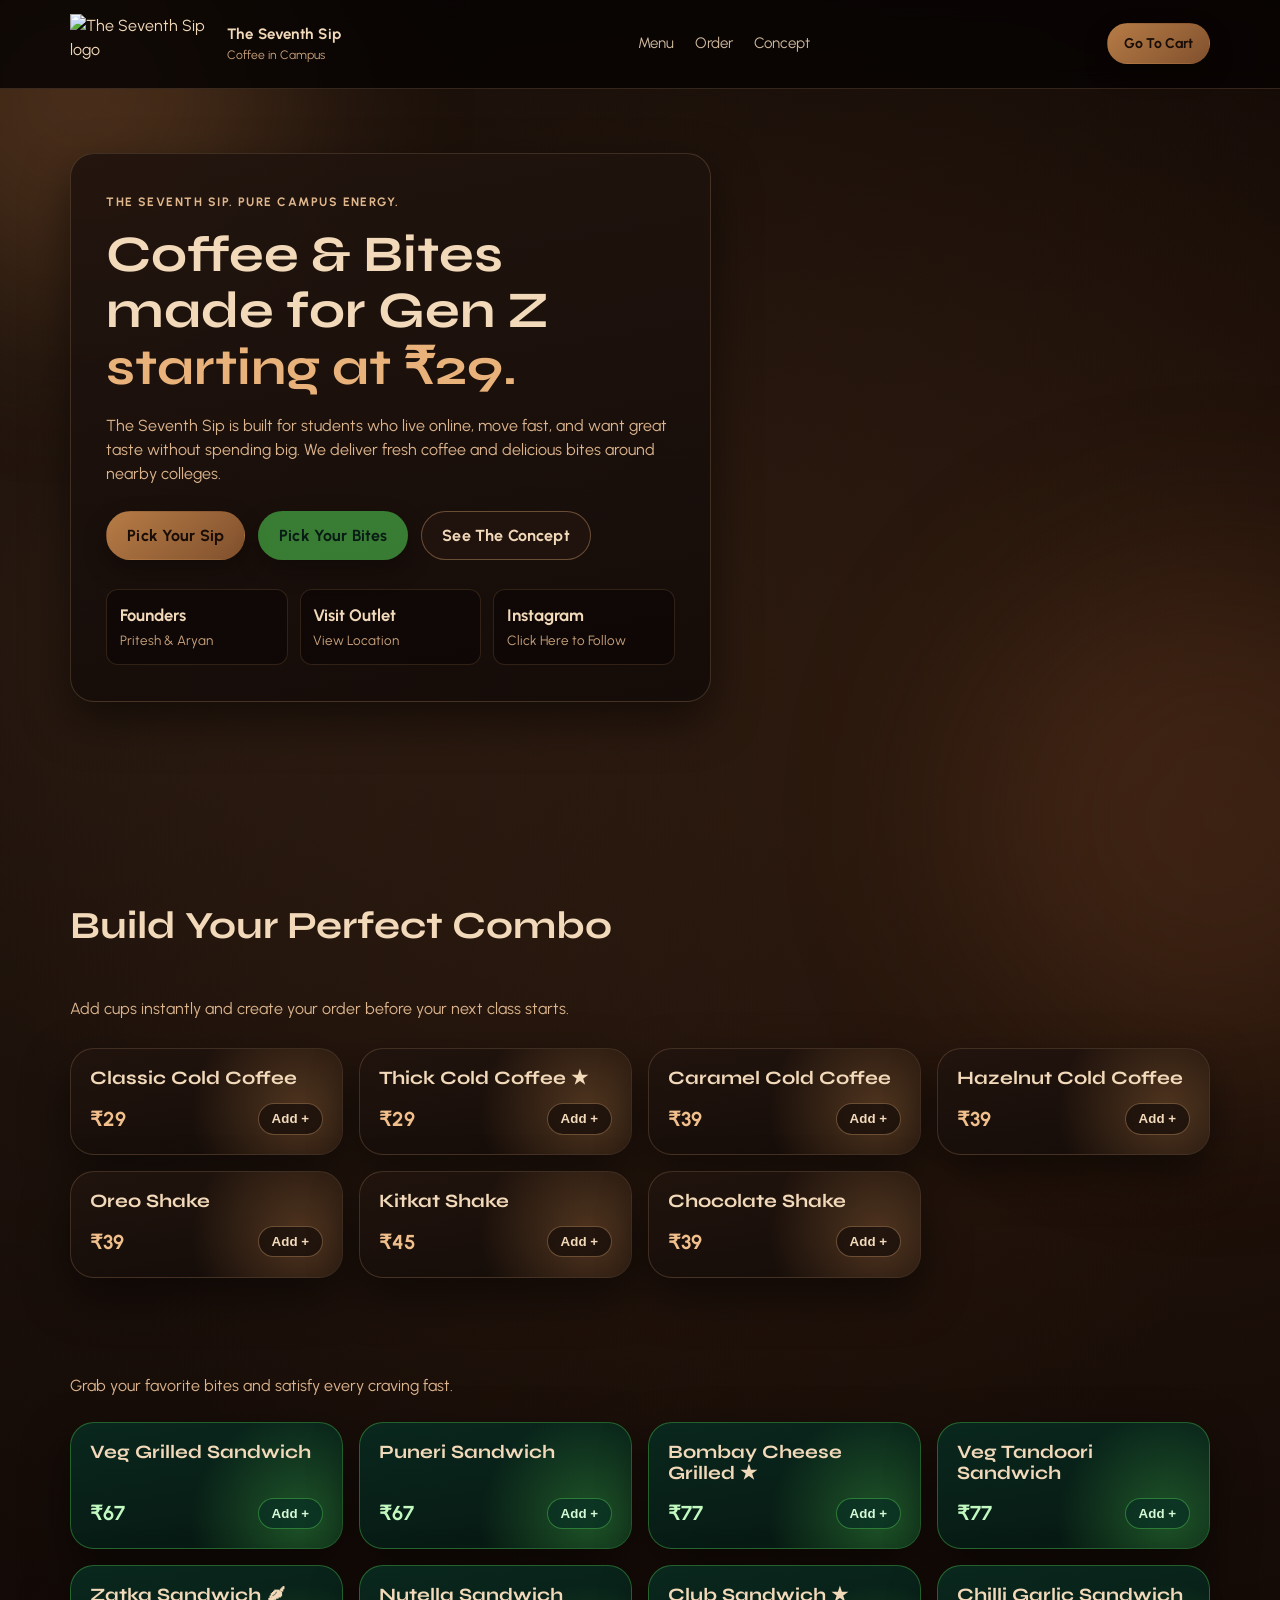
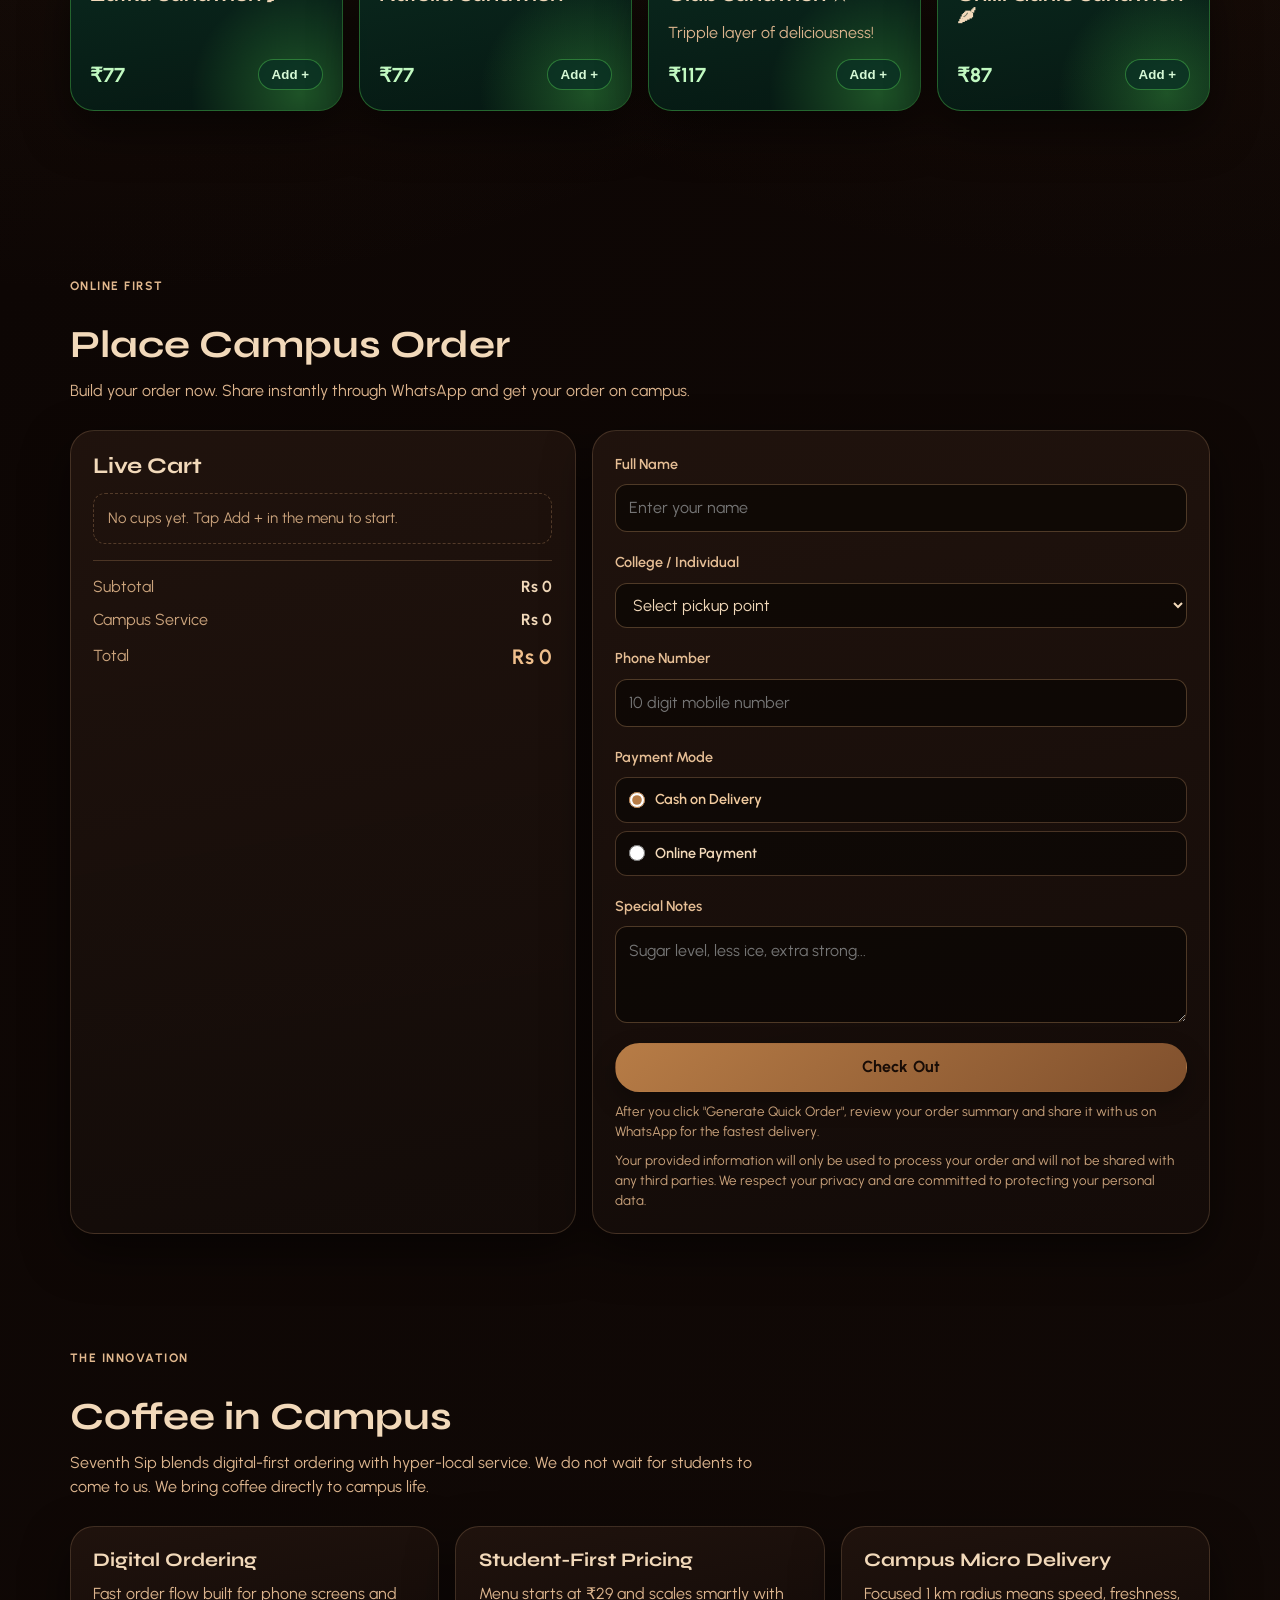
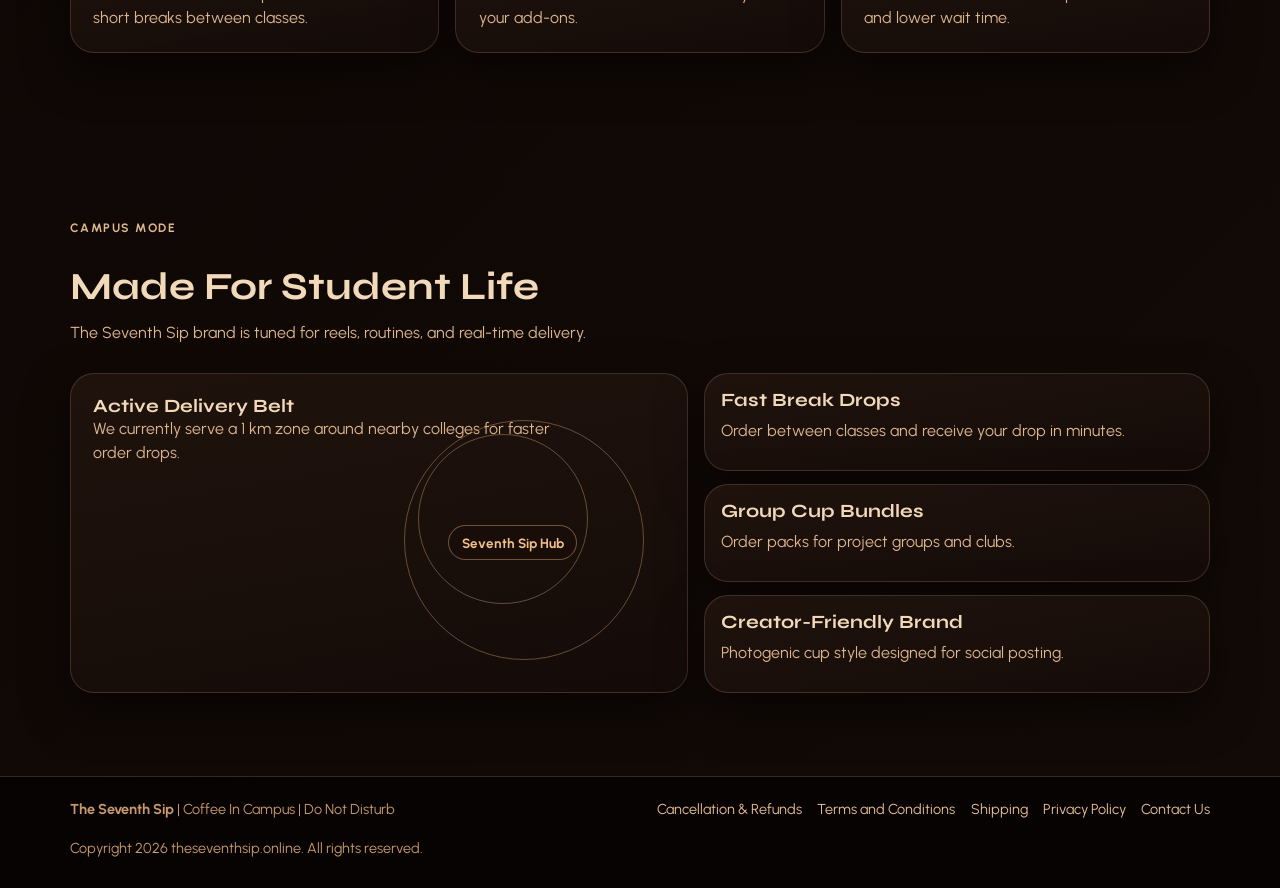
==== commit 0528faac: "Update support hours and delivery area descriptions in contact and shipping pages" ====
--- a/index.html
+++ b/index.html
@@ -8,7 +8,7 @@
     <title>The Seventh Sip | Coffee in Campus</title>
 
     <meta name="description"
-        content="The Seventh Sip is a Gen Z coffee concept delivering to campus within 600-700 meters. Prices start at Rs 37 with fast online ordering." />
+        content="The Seventh Sip is a Gen Z coffee concept delivering to campus within 1 km. Prices start at Rs 29 with fast online ordering." />
     <meta name="keywords" content="coffee, campus, Gen Z, online ordering, fast delivery" />
 
     <meta name="author" content="The Seventh Sip" />
@@ -54,7 +54,7 @@
                     <p class="eyebrow">The Seventh Sip. Pure Campus Energy.</p>
                     <h1>
                         Coffee & Bites made for Gen Z
-                        <span>starting at &#8377;37.</span>
+                        <span>starting at &#8377;29.</span>
                     </h1>
                     <p>
                         The Seventh Sip is built for students who live online, move fast, and want great taste
@@ -63,7 +63,7 @@
                     <div class="hero-actions">
                         <a class="btn btn-solid" href="#menu">Pick Your Sip</a>
                         <a class="btn btn-solid" href="#bites">Pick Your Bites</a>
-                        <a class="btn btn-solid" href="#fries">Pick Your Fries</a>
+                        <!-- <a class="btn btn-solid" href="#fries">Pick Your Fries</a> -->
                         <a class="btn btn-ghost" href="#concept">See The Concept</a>
                     </div>
                     <ul class="metric-row" aria-label="Business Metrics">
@@ -74,7 +74,8 @@
 
                         <li>
                             <strong>Visit Outlet</strong>
-                            <span>View Location</span>
+                            <span><a class="metric-link" href="https://maps.app.goo.gl/GvLKrae78SFRHeDr6"
+                                    target="_blank" rel="noopener noreferrer">View Location</a></span>
                         </li>
 
                         <li>
@@ -116,20 +117,20 @@
                 <!-- coffees and shakes -->
 
                 <div id="coffeeShakesMenu" class="menu-grid">
-                    <article class="menu-card reveal" data-name="Classic Cold Coffee" data-price="37">
+                    <article class="menu-card reveal" data-name="Classic Cold Coffee" data-price="29">
                         <h3>Classic Cold Coffee</h3>
                         <!-- <p>Mini espresso style hit for early lecture survival.</p> -->
                         <div class="menu-foot">
-                            <strong>&#8377;37</strong>
-                            <button class="add-btn" type="button">Add +</button>
-                        </div>
-                    </article>
-
-                    <article class="menu-card reveal" data-name="Thick Cold Coffee" data-price="37">
+                            <strong>&#8377;29</strong>
+                            <button class="add-btn" type="button">Add +</button>
+                        </div>
+                    </article>
+
+                    <article class="menu-card reveal" data-name="Thick Cold Coffee" data-price="29">
                         <h3>Thick Cold Coffee ★</h3>
                         <!-- <p>Chilled, creamy, and perfect for cafeteria hangs.</p> -->
                         <div class="menu-foot">
-                            <strong>&#8377;37</strong>
+                            <strong>&#8377;29</strong>
                             <button class="add-btn" type="button">Add +</button>
                         </div>
                     </article>
@@ -142,20 +143,20 @@
                         </div>
                     </article> -->
 
-                    <article class="menu-card reveal" data-name="Caramel Cold Coffee" data-price="45">
+                    <article class="menu-card reveal" data-name="Caramel Cold Coffee" data-price="39">
                         <h3>Caramel Cold Coffee</h3>
                         <!-- <p>Rich foam and deeper roast for focus mode.</p> -->
                         <div class="menu-foot">
-                            <strong>&#8377;45</strong>
-                            <button class="add-btn" type="button">Add +</button>
-                        </div>
-                    </article>
-
-                    <article class="menu-card reveal" data-name="Hazelnut Cold Coffee" data-price="45">
+                            <strong>&#8377;39</strong>
+                            <button class="add-btn" type="button">Add +</button>
+                        </div>
+                    </article>
+
+                    <article class="menu-card reveal" data-name="Hazelnut Cold Coffee" data-price="39">
                         <h3>Hazelnut Cold Coffee</h3>
                         <!-- <p>Chocolate + coffee combo for project grind sessions.</p> -->
                         <div class="menu-foot">
-                            <strong>&#8377;45</strong>
+                            <strong>&#8377;39</strong>
                             <button class="add-btn" type="button">Add +</button>
                         </div>
                     </article>
@@ -169,38 +170,39 @@
                         </div>
                     </article> -->
 
-                    <article class="menu-card reveal" data-name="Lotus Biscoff" data-price="97">
+                    <!-- <article class="menu-card reveal" data-name="Lotus Biscoff" data-price="97">
                         <h3>Lotus Biscoff ★</h3>
-                        <!-- <p>House special with creamy top and dark roast depth.</p> -->
+                        
                         <div class="menu-foot">
                             <strong>&#8377;97</strong>
                             <button class="add-btn" type="button">Add +</button>
                         </div>
-                    </article>
-
-                    <article class="menu-card reveal" data-name="Oreo Shake" data-price="47">
+                    </article> -->
+
+                    <article class="menu-card reveal" data-name="Oreo Shake" data-price="39">
                         <h3>Oreo Shake</h3>
                         <div class="menu-foot">
-                            <strong>&#8377;47</strong>
-                            <button class="add-btn" type="button">Add +</button>
-                        </div>
-                    </article>
-
-                    <article class="menu-card reveal" data-name="Kitkat Shake" data-price="47">
+                            <strong>&#8377;39</strong>
+                            <button class="add-btn" type="button">Add +</button>
+                        </div>
+                    </article>
+
+                    <article class="menu-card reveal" data-name="Kitkat Shake" data-price="45">
                         <h3>Kitkat Shake</h3>
                         <div class="menu-foot">
-                            <strong>&#8377;47</strong>
-                            <button class="add-btn" type="button">Add +</button>
-                        </div>
-                    </article>
-                    <article class="menu-card reveal" data-name="Chocolate Shake" data-price="47">
+                            <strong>&#8377;45</strong>
+                            <button class="add-btn" type="button">Add +</button>
+                        </div>
+                    </article>
+                    <article class="menu-card reveal" data-name="Chocolate Shake" data-price="39">
                         <h3>Chocolate Shake</h3>
                         <div class="menu-foot">
-                            <strong>&#8377;47</strong>
-                            <button class="add-btn" type="button">Add +</button>
-                        </div>
-                    </article>
-                    <article class="menu-card reveal" data-name="Strawberry Shake" data-price="47">
+                            <strong>&#8377;39</strong>
+                            <button class="add-btn" type="button">Add +</button>
+                        </div>
+                    </article>
+
+                    <!-- <article class="menu-card reveal" data-name="Strawberry Shake" data-price="47">
                         <h3>Strawberry Shake</h3>
                         <div class="menu-foot">
                             <strong>&#8377;47</strong>
@@ -213,7 +215,7 @@
                             <strong>&#8377;47</strong>
                             <button class="add-btn" type="button">Add +</button>
                         </div>
-                    </article>
+                    </article> -->
 
                 </div>
 
@@ -301,9 +303,11 @@
 
                 </div>
 
+
                 <!-- fries -->
-
-                <br id="fries">
+                
+
+                <!-- <br id="fries">
                 <br>
                 <br>
                 <br>
@@ -314,7 +318,7 @@
                 <div id="friesMenu" class="menu-grid">
                     <article class="menu-card reveal" data-name="Classic Salted Fries" data-price="80">
                         <h3>Classic Salted Fries</h3>
-                        <!-- <p>Mini espresso style hit for early lecture survival.</p> -->
+                        
                         <div class="menu-foot">
                             <strong>&#8377;80</strong>
                             <button class="add-btn" type="button">Add +</button>
@@ -323,7 +327,7 @@
 
                     <article class="menu-card reveal" data-name="Peri Peri Fries" data-price="100">
                         <h3>Peri Peri Fries</h3>
-                        <!-- <p>Chilled, creamy, and perfect for cafeteria hangs.</p> -->
+                        
                         <div class="menu-foot">
                             <strong>&#8377;100</strong>
                             <button class="add-btn" type="button">Add +</button>
@@ -332,7 +336,7 @@
 
                     <article class="menu-card reveal" data-name="Cheezy Fries" data-price="110">
                         <h3>Cheezy Fries</h3>
-                        <!-- <p>Soft sweetness layered with bold Seventh Sip espresso.</p> -->
+                        
                         <div class="menu-foot">
                             <strong>&#8377;110</strong>
                             <button class="add-btn" type="button">Add +</button>
@@ -341,16 +345,14 @@
 
                     <article class="menu-card reveal" data-name="Loaded Fries" data-price="120">
                         <h3>Loaded Fries</h3>
-                        <!-- <p>Rich foam and deeper roast for focus mode.</p> -->
+                        
                         <div class="menu-foot">
                             <strong>&#8377;120</strong>
                             <button class="add-btn" type="button">Add +</button>
                         </div>
                     </article>
 
-
-
-                </div>
+                </div> -->
 
 
 
@@ -485,11 +487,11 @@
                     </article>
                     <article class="concept-card reveal">
                         <h3>Student-First Pricing</h3>
-                        <p>Menu starts at &#8377;37 and scales smartly with your add-ons.</p>
+                        <p>Menu starts at &#8377;29 and scales smartly with your add-ons.</p>
                     </article>
                     <article class="concept-card reveal">
                         <h3>Campus Micro Delivery</h3>
-                        <p>Focused 600m - 700m radius means speed, freshness, and lower wait time.</p>
+                        <p>Focused 1 km radius means speed, freshness, and lower wait time.</p>
                     </article>
                 </div>
             </div>
@@ -506,7 +508,7 @@
                 <div class="campus-layout">
                     <div class="campus-map reveal">
                         <h3>Active Delivery Belt</h3>
-                        <p>We currently serve a 600m - 700m zone around nearby colleges for faster order drops.</p>
+                        <p>We currently serve a 1 km zone around nearby colleges for faster order drops.</p>
                         <div class="zone-ring zone-ring-1"></div>
                         <div class="zone-ring zone-ring-2"></div>
                         <div class="zone-center">Seventh Sip Hub</div>
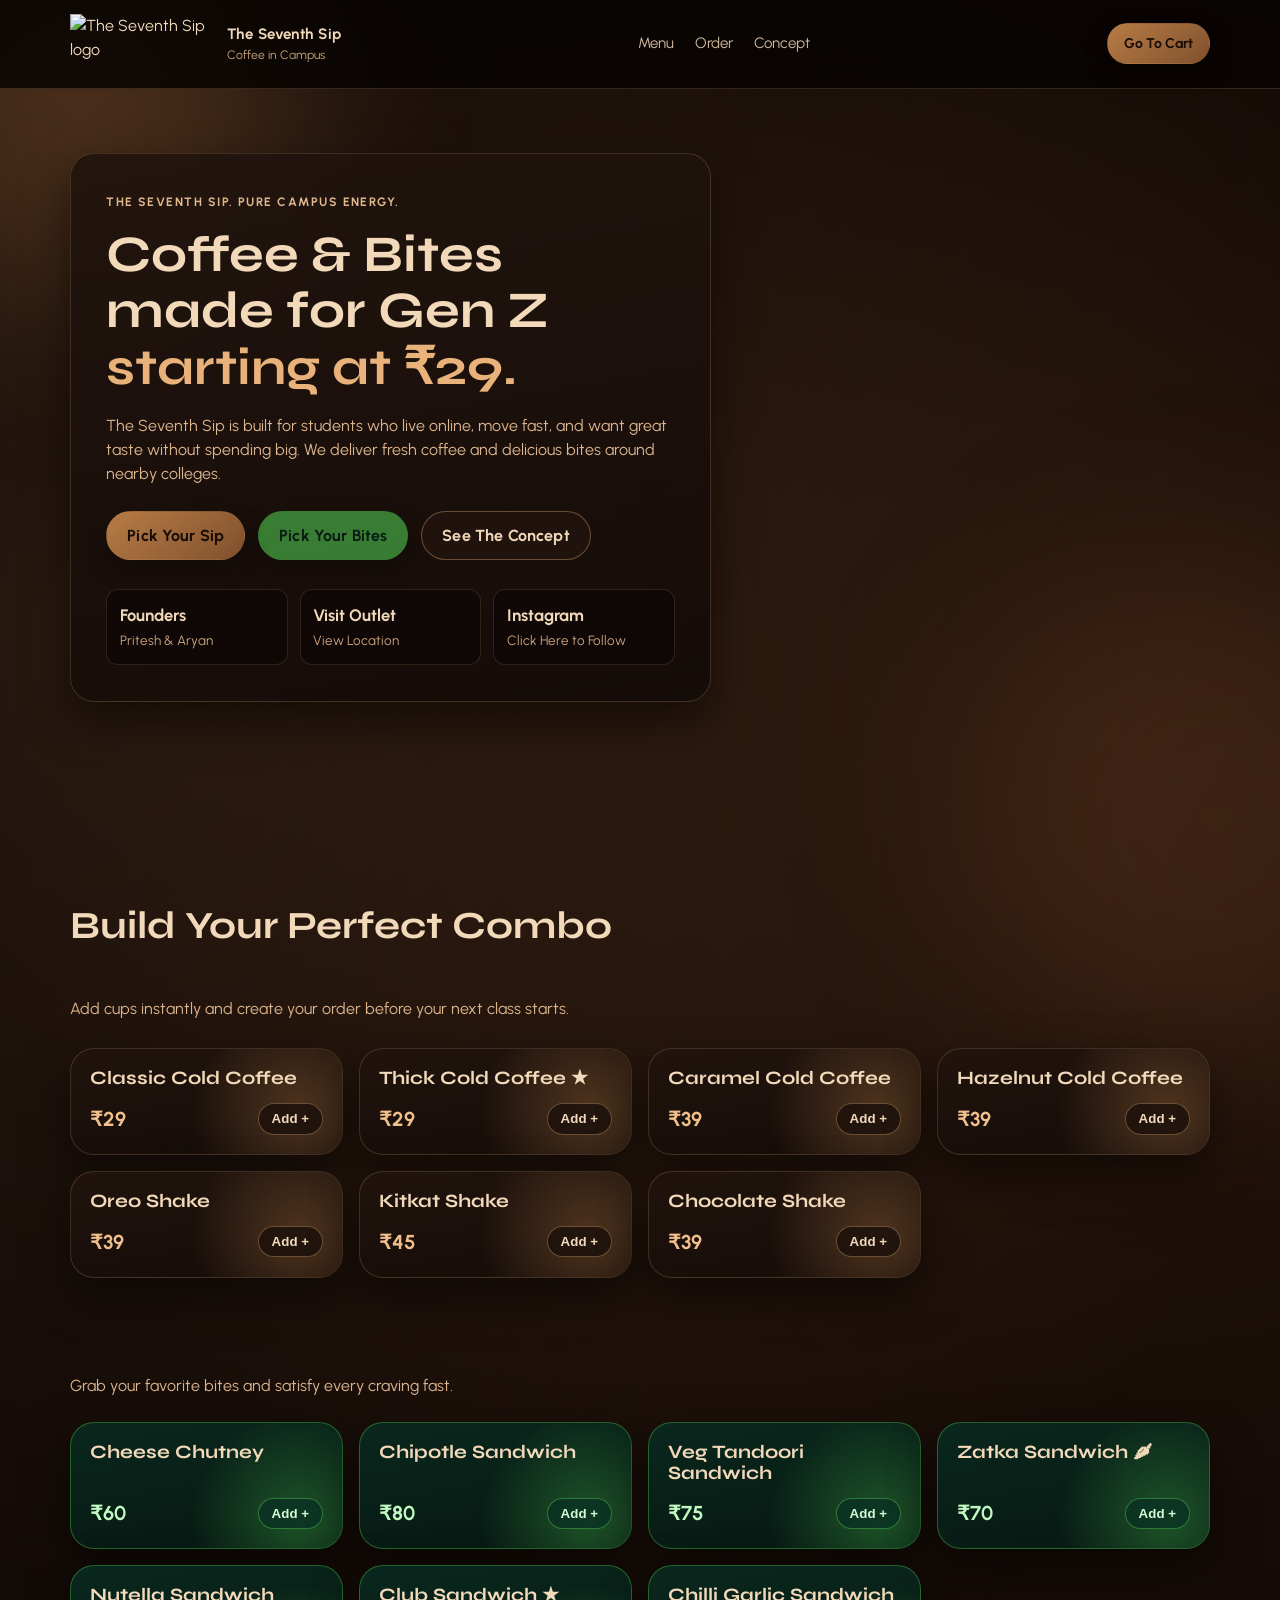
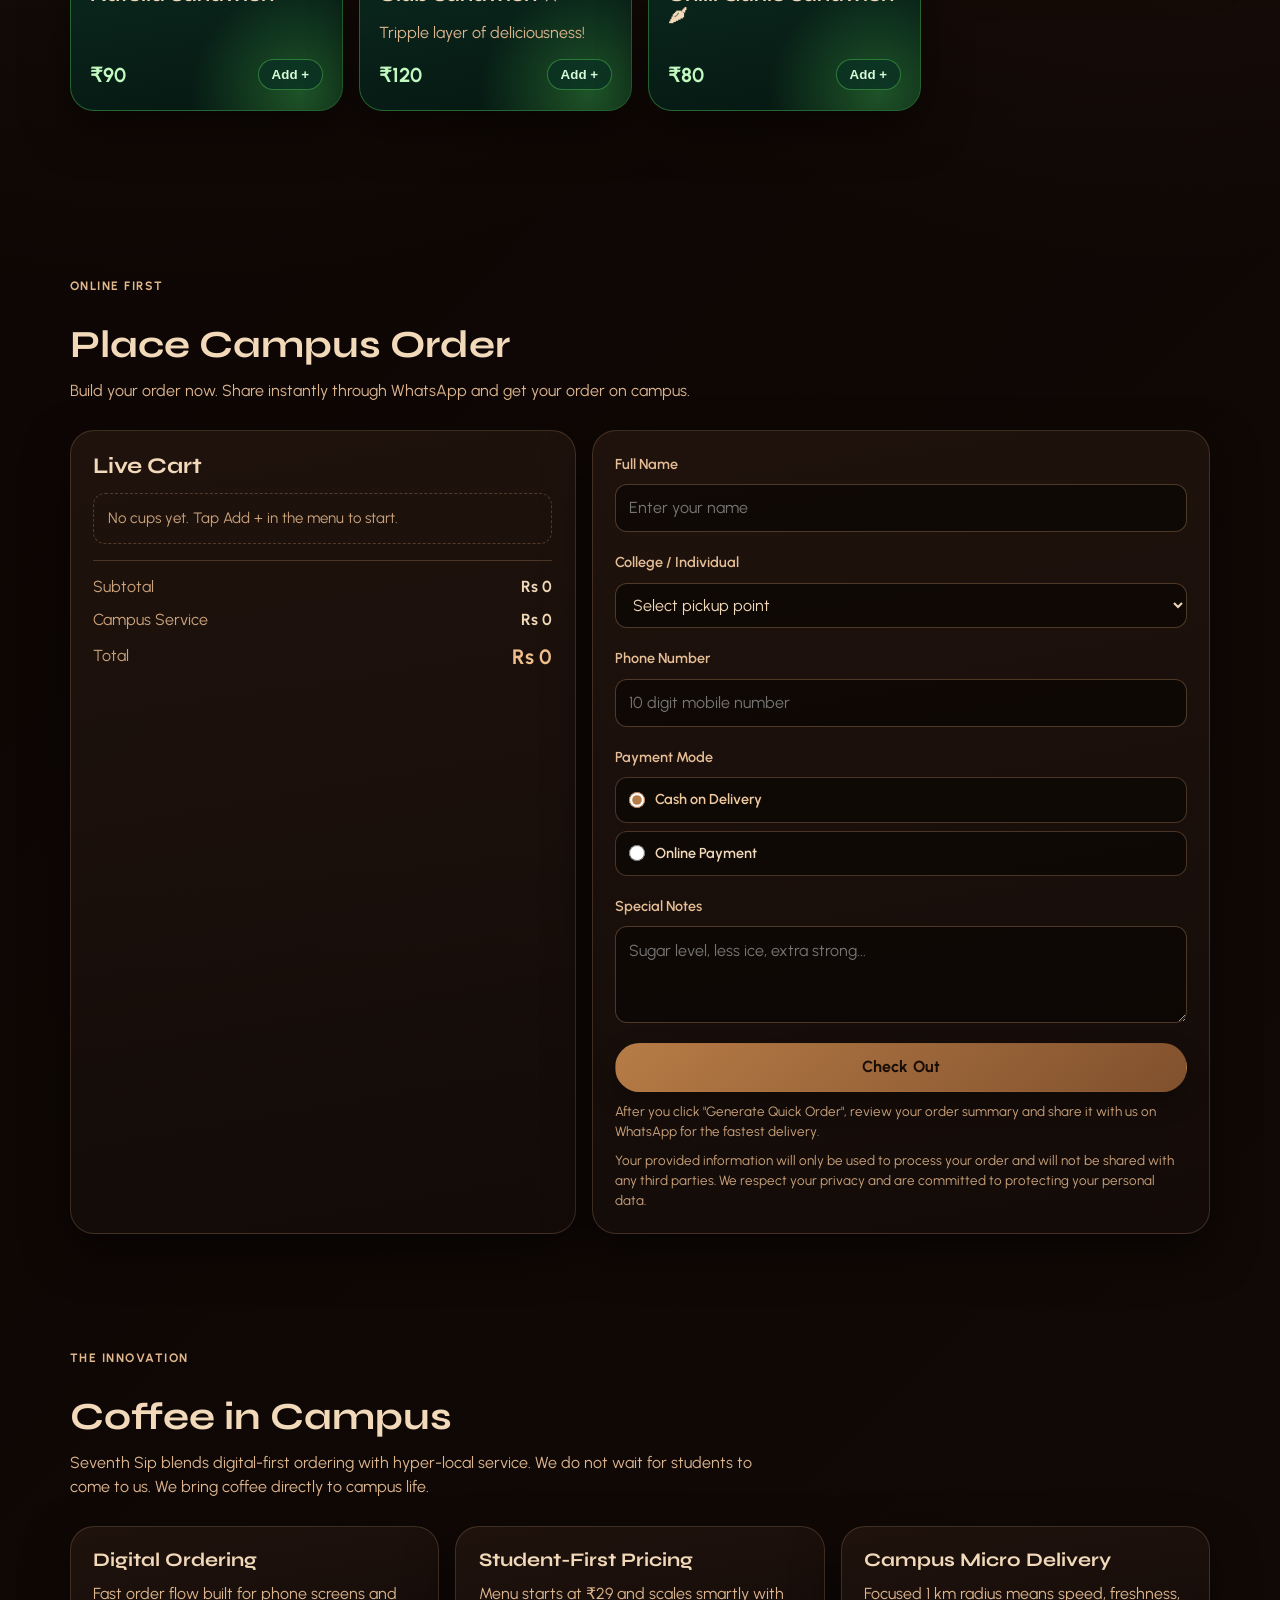
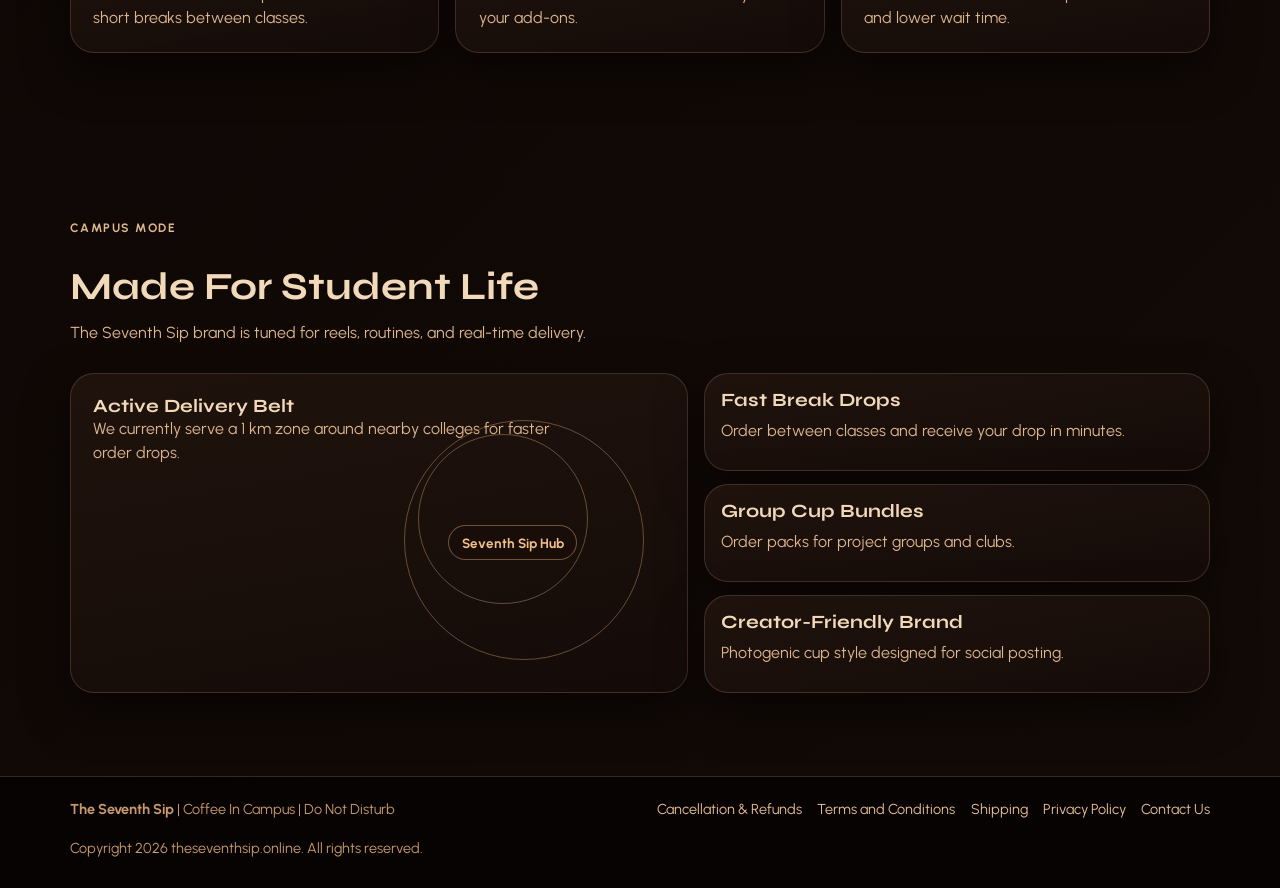
==== commit 82010067: "Update menu items and prices for improved offerings" ====
--- a/index.html
+++ b/index.html
@@ -230,73 +230,73 @@
                 <br>
 
                 <div id="bitesMenu" class="menu-grid">
-                    <article class="menu-card reveal" data-name="Veg Grilled Sandwich" data-price="67">
-                        <h3>Veg Grilled Sandwich</h3>
+                    <article class="menu-card reveal" data-name="Cheese Chutney" data-price="60">
+                        <h3>Cheese Chutney</h3>
                         <!-- <p>Mini espresso style hit for early lecture survival.</p> -->
                         <div class="menu-foot">
-                            <strong>&#8377;67</strong>
-                            <button class="add-btn" type="button">Add +</button>
-                        </div>
-                    </article>
-
-                    <article class="menu-card reveal" data-name="Puneri Sandwich" data-price="67">
-                        <h3>Puneri Sandwich</h3>
+                            <strong>&#8377;60</strong>
+                            <button class="add-btn" type="button">Add +</button>
+                        </div>
+                    </article>
+
+                    <article class="menu-card reveal" data-name="Chipotle Sandwich" data-price="80">
+                        <h3>Chipotle Sandwich</h3>
                         <!-- <p>Chilled, creamy, and perfect for cafeteria hangs.</p> -->
                         <div class="menu-foot">
-                            <strong>&#8377;67</strong>
-                            <button class="add-btn" type="button">Add +</button>
-                        </div>
-                    </article>
-
-                    <article class="menu-card reveal" data-name="Bombay Cheese Grilled" data-price="77">
+                            <strong>&#8377;80</strong>
+                            <button class="add-btn" type="button">Add +</button>
+                        </div>
+                    </article>
+
+                    <!-- <article class="menu-card reveal" data-name="Bombay Cheese Grilled" data-price="77">
                         <h3>Bombay Cheese Grilled ★</h3>
-                        <!-- <p>Soft sweetness layered with bold Seventh Sip espresso.</p> -->
+                        
                         <div class="menu-foot">
                             <strong>&#8377;77</strong>
                             <button class="add-btn" type="button">Add +</button>
                         </div>
-                    </article>
-
-                    <article class="menu-card reveal" data-name="Veg Tandoori Sandwich" data-price="77">
+                    </article> -->
+
+                    <article class="menu-card reveal" data-name="Veg Tandoori Sandwich" data-price="75">
                         <h3>Veg Tandoori Sandwich</h3>
                         <!-- <p>Rich foam and deeper roast for focus mode.</p> -->
                         <div class="menu-foot">
-                            <strong>&#8377;77</strong>
-                            <button class="add-btn" type="button">Add +</button>
-                        </div>
-                    </article>
-
-                    <article class="menu-card reveal" data-name="Zatka Sandwich" data-price="77">
+                            <strong>&#8377;75</strong>
+                            <button class="add-btn" type="button">Add +</button>
+                        </div>
+                    </article>
+
+                    <article class="menu-card reveal" data-name="Zatka Sandwich" data-price="70">
                         <h3>Zatka Sandwich 🌶</h3>
                         <!-- <p>Chocolate + coffee combo for project grind sessions.</p> -->
                         <div class="menu-foot">
-                            <strong>&#8377;77</strong>
-                            <button class="add-btn" type="button">Add +</button>
-                        </div>
-                    </article>
-
-                    <article class="menu-card reveal" data-name="Nutella Sandwich" data-price="77">
+                            <strong>&#8377;70</strong>
+                            <button class="add-btn" type="button">Add +</button>
+                        </div>
+                    </article>
+
+                    <article class="menu-card reveal" data-name="Nutella Sandwich" data-price="90">
                         <h3>Nutella Sandwich</h3>
                         <!-- <p>High-energy cold brew for reels, edits, and deadlines.</p> -->
                         <div class="menu-foot">
-                            <strong>&#8377;77</strong>
-                            <button class="add-btn" type="button">Add +</button>
-                        </div>
-                    </article>
-
-                    <article class="menu-card reveal" data-name="Club Sandwich" data-price="117">
+                            <strong>&#8377;90</strong>
+                            <button class="add-btn" type="button">Add +</button>
+                        </div>
+                    </article>
+
+                    <article class="menu-card reveal" data-name="Club Sandwich" data-price="120">
                         <h3>Club Sandwich ★</h3>
                         <p>Tripple layer of deliciousness!</p>
                         <div class="menu-foot">
-                            <strong>&#8377;117</strong>
-                            <button class="add-btn" type="button">Add +</button>
-                        </div>
-                    </article>
-
-                    <article class="menu-card reveal" data-name="Chilli Garlic Sandwich" data-price="87">
+                            <strong>&#8377;120</strong>
+                            <button class="add-btn" type="button">Add +</button>
+                        </div>
+                    </article>
+
+                    <article class="menu-card reveal" data-name="Chilli Garlic Sandwich" data-price="80">
                         <h3>Chilli Garlic Sandwich 🌶</h3>
                         <div class="menu-foot">
-                            <strong>&#8377;87</strong>
+                            <strong>&#8377;80</strong>
                             <button class="add-btn" type="button">Add +</button>
                         </div>
                     </article>
@@ -305,7 +305,7 @@
 
 
                 <!-- fries -->
-                
+
 
                 <!-- <br id="fries">
                 <br>
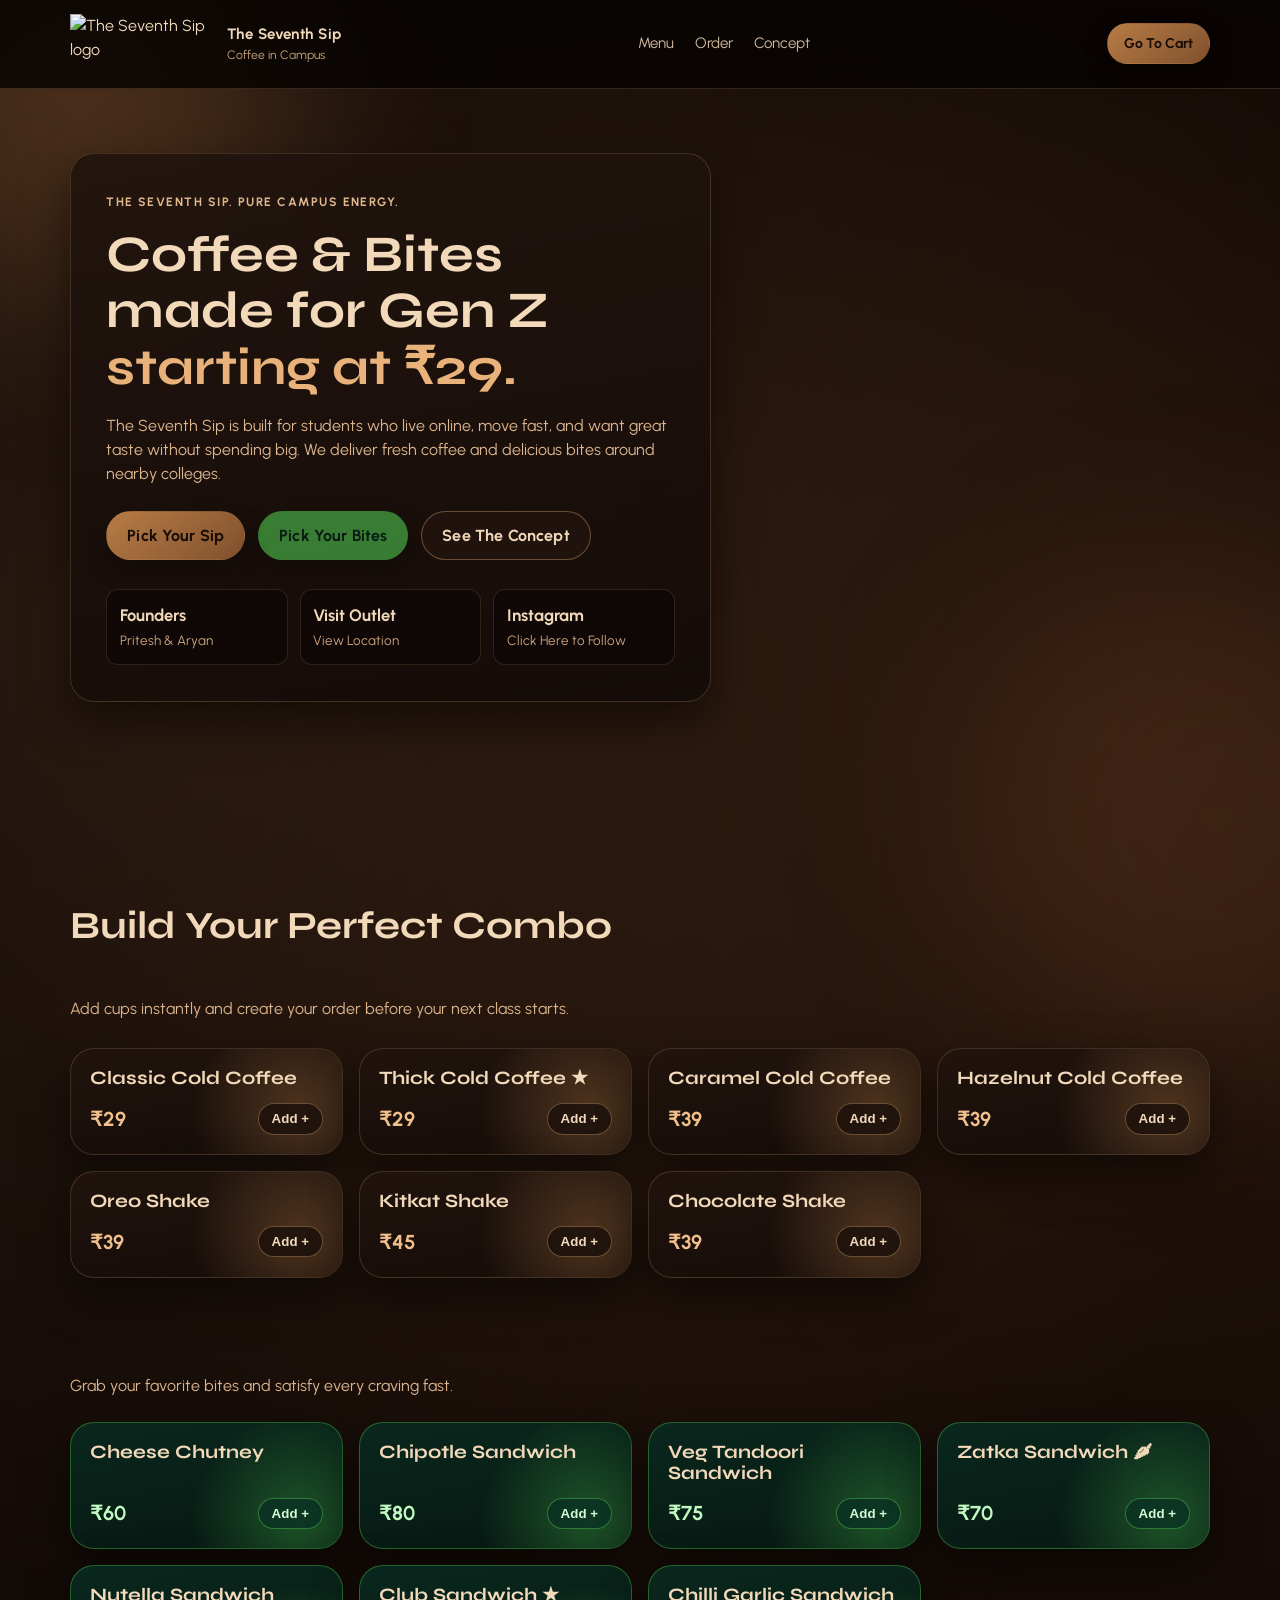
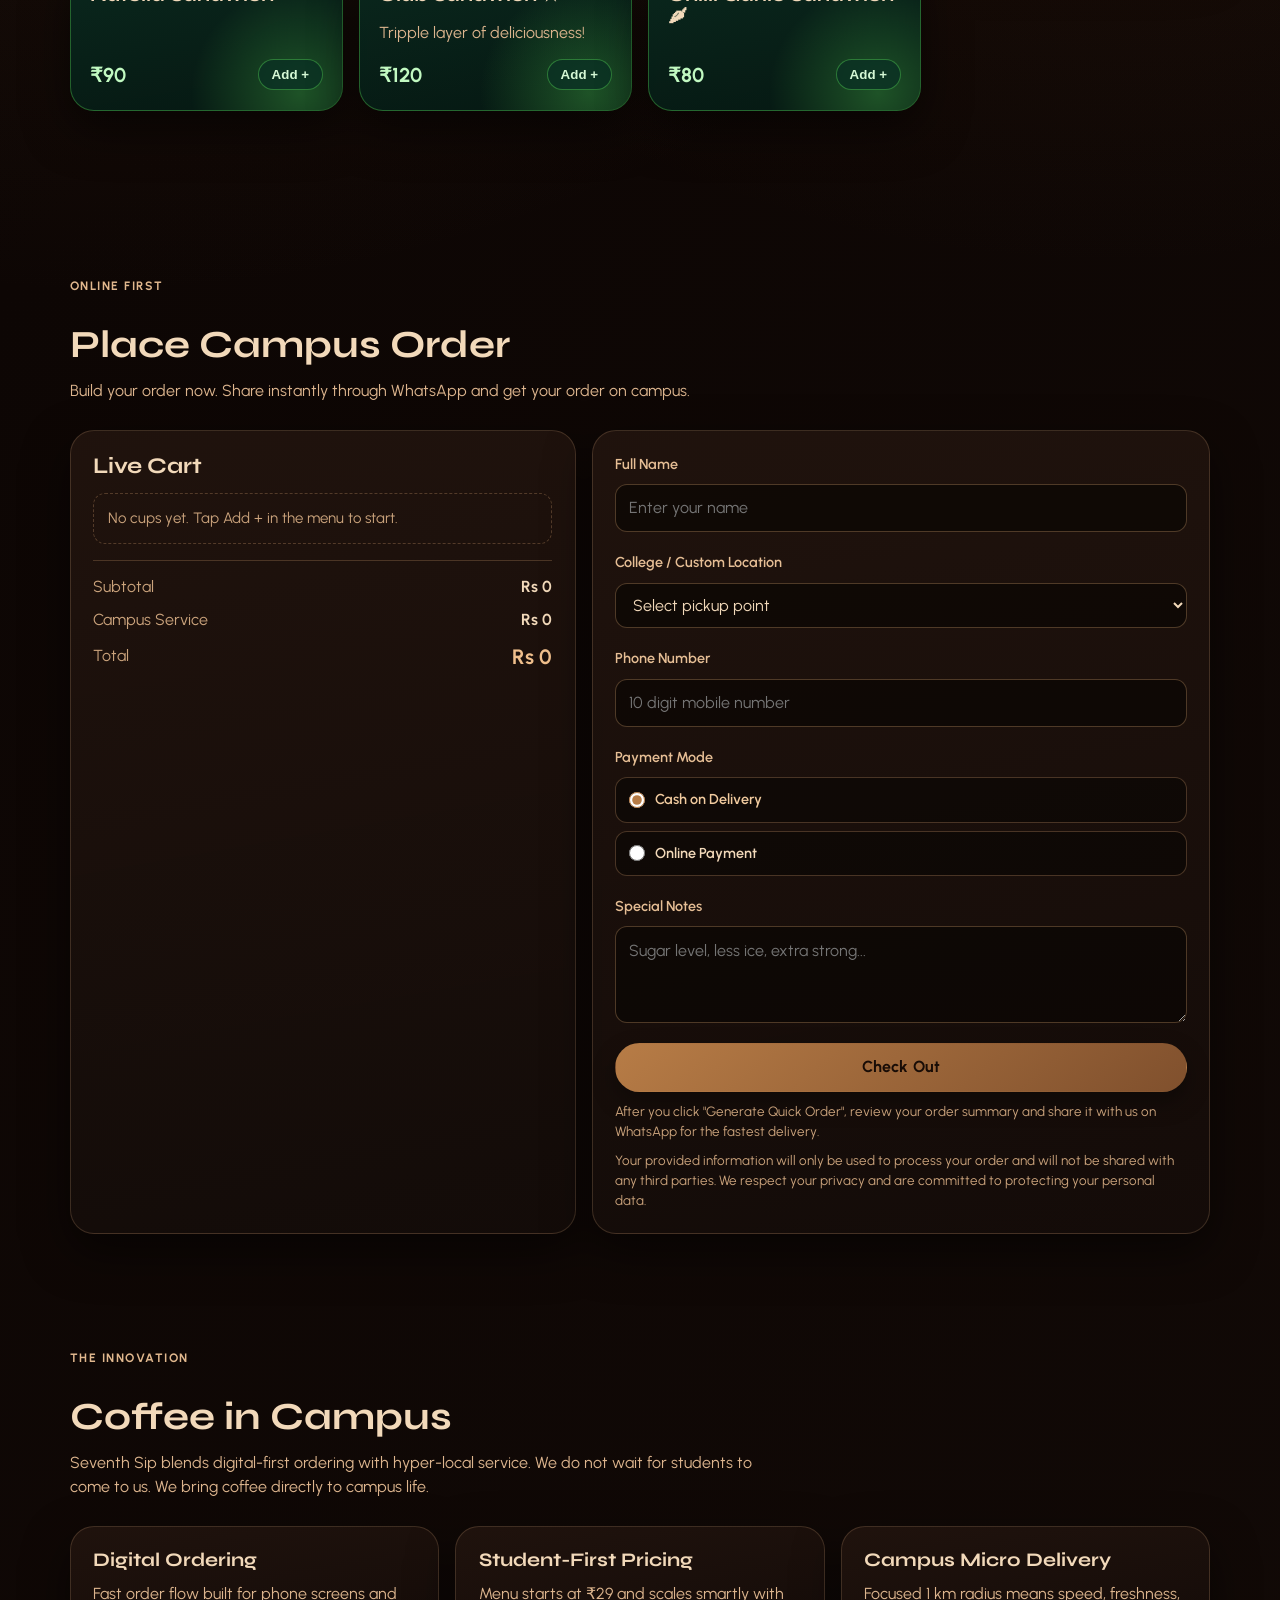
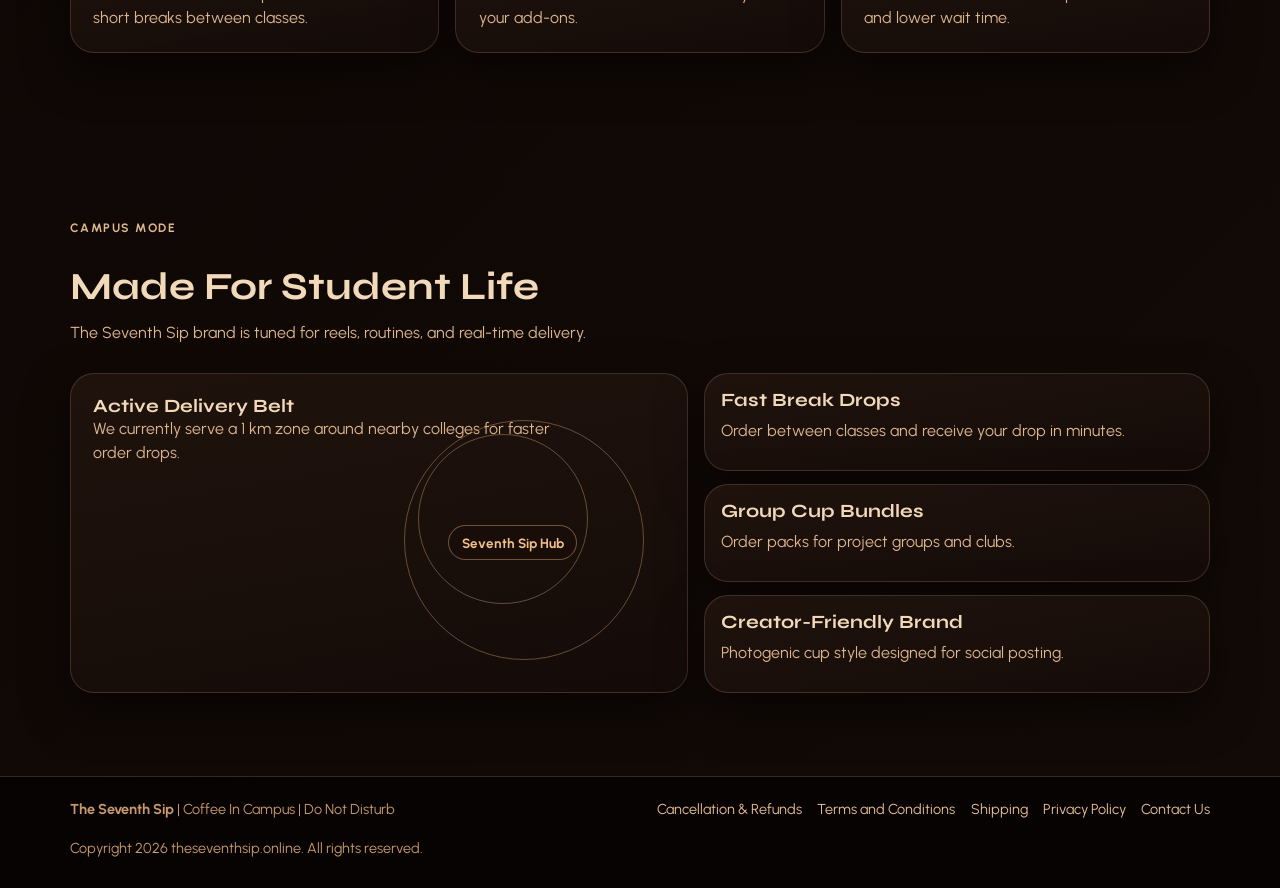
==== commit f0f8b268: "Update labels for college selection and order message to reflect custom location" ====
--- a/index.html
+++ b/index.html
@@ -394,12 +394,12 @@
                         <label for="studentName">Full Name</label>
                         <input id="studentName" name="studentName" type="text" placeholder="Enter your name" required />
 
-                        <label for="collegeName">College / Individual</label>
+                        <label for="collegeName">College / Custom Location</label>
                         <select id="collegeName" name="collegeName" required>
                             <option value="">Select pickup point</option>
                             <option>DY Patil International University, Akurdi</option>
                             <option>PCET / PCCOE, Akurdi</option>
-                            <option>Individual</option>
+                            <option>Custom Location</option>
                         </select>
 
                         <div id="dropSpotContainer">
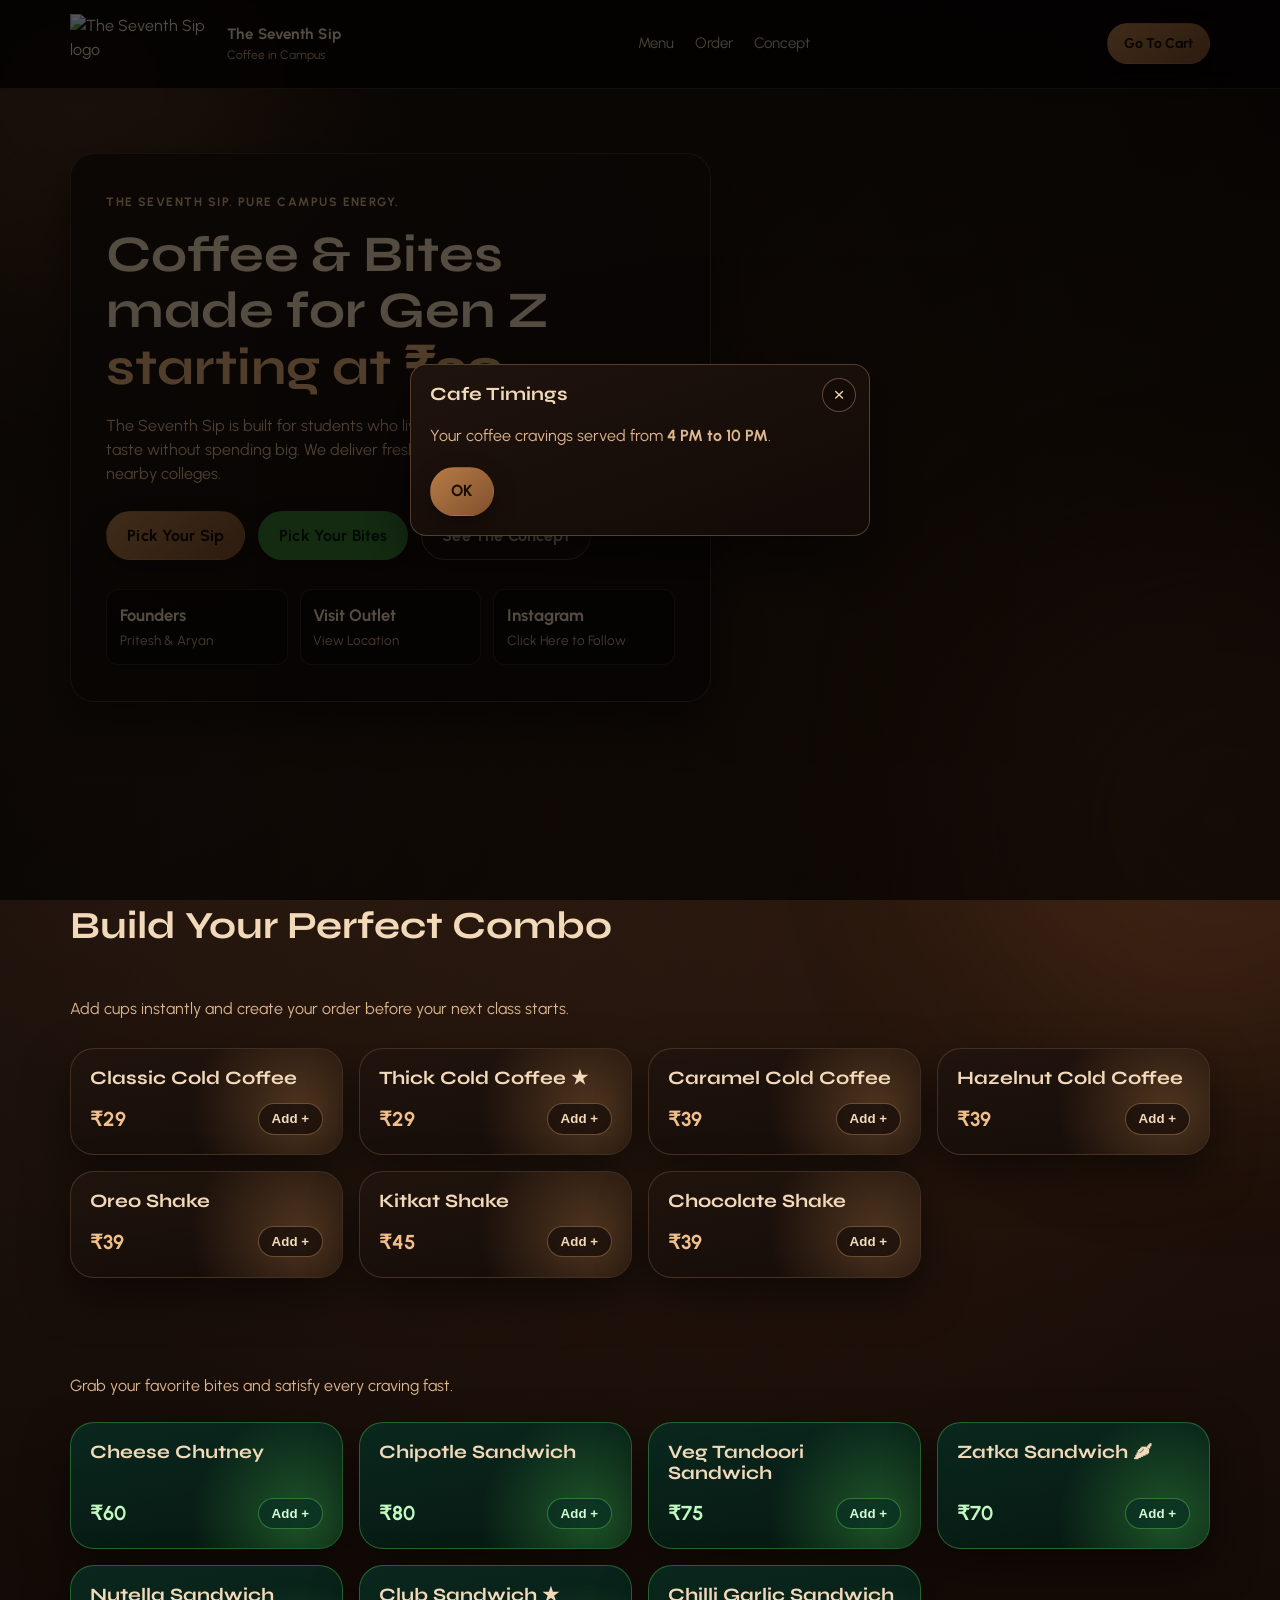
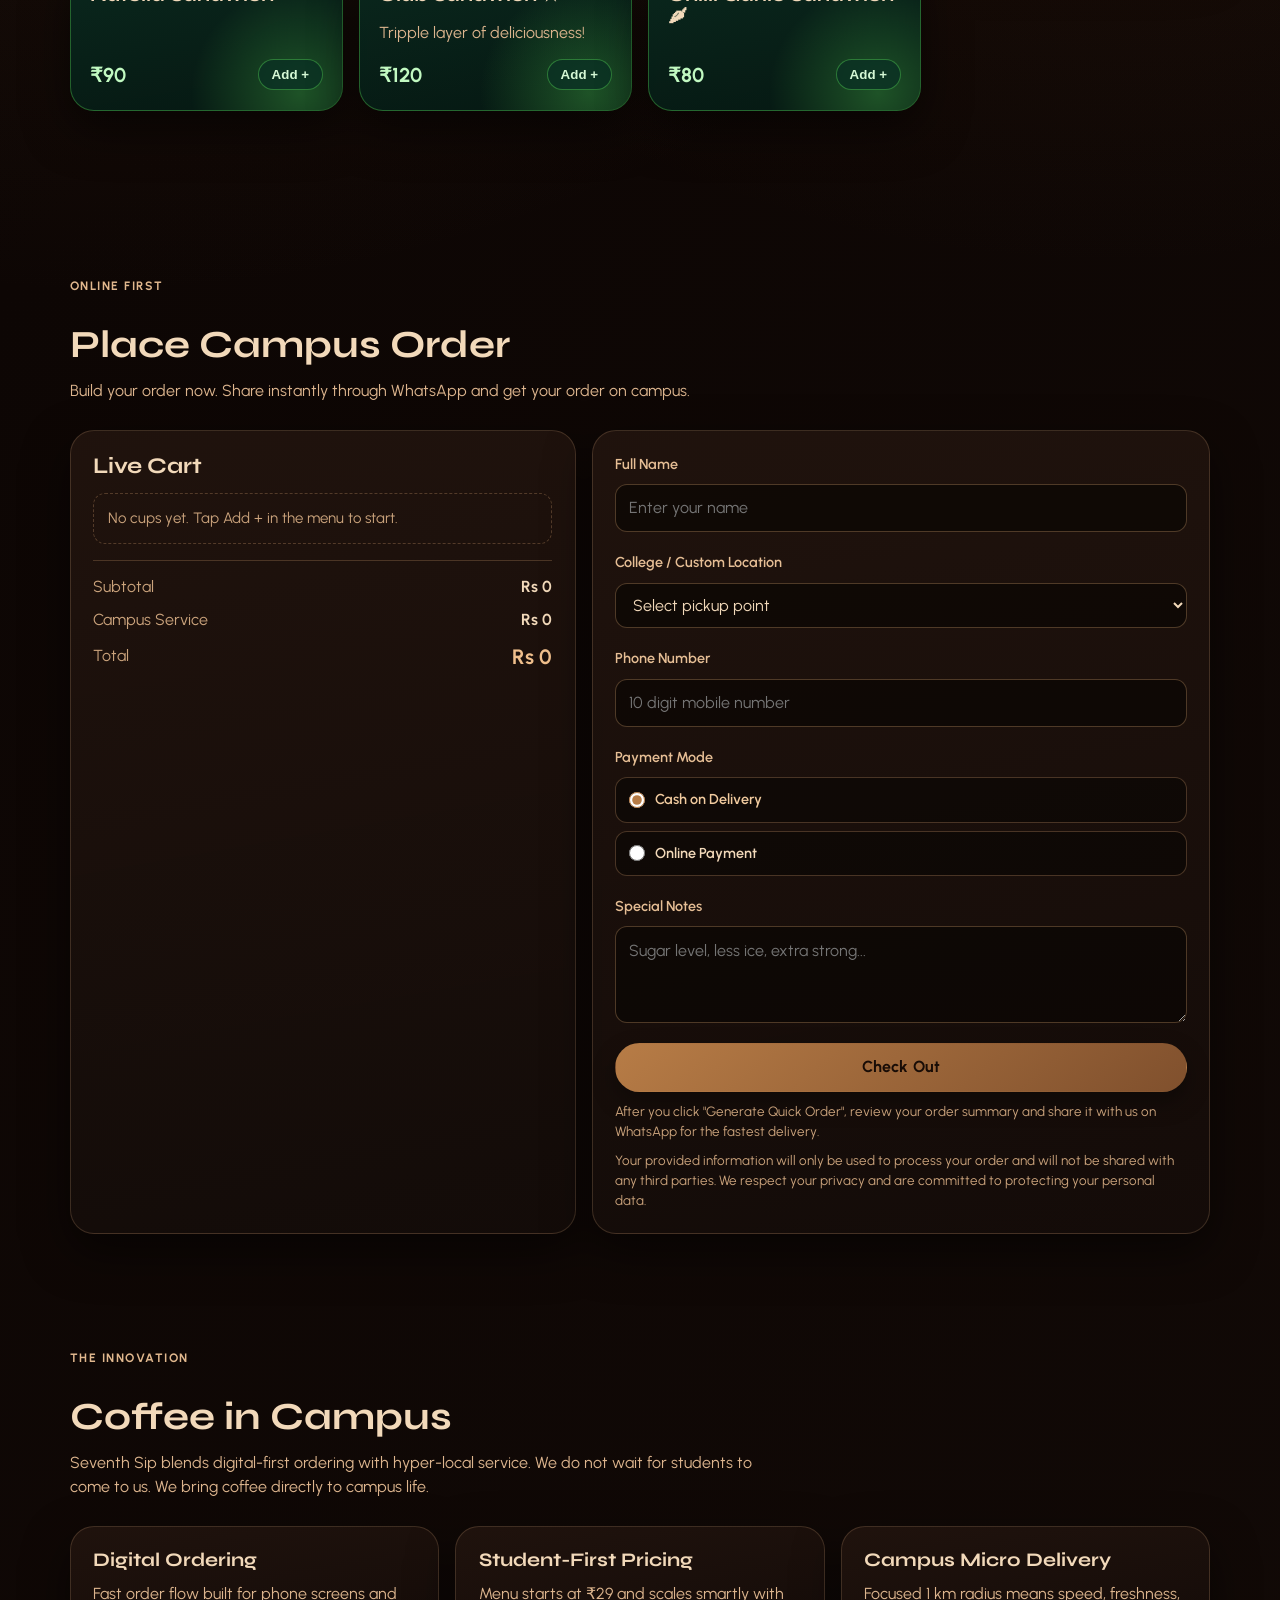
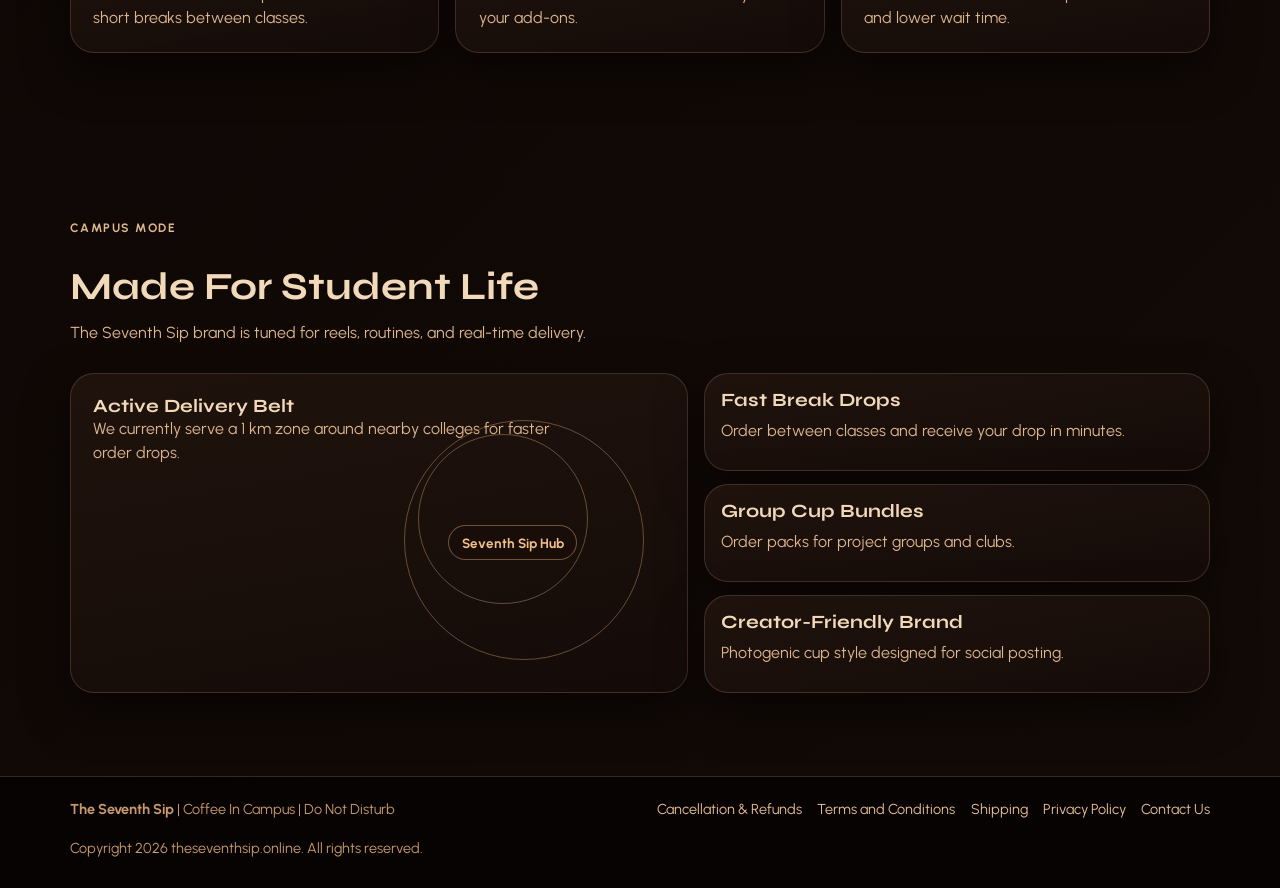
==== commit 2d3fe8e6: "Add cafe timings modal with styling and functionality" ====
--- a/index.html
+++ b/index.html
@@ -411,7 +411,7 @@
                         </div>
 
                         <div class="location-access-box locationAccess" aria-label="Location access">
-                            <label for="locationAddress">Current Location (Optional)</label>
+                            <label for="locationAddress">Current Location</label>
                             <div class="location-actions">
                                 <button id="detectLocationBtn" class="btn btn-ghost location-action-btn"
                                     type="button">Use
@@ -423,8 +423,8 @@
                                 can
                                 allow access or type manually.</p>
                             <input id="locationAddress" name="locationAddress" type="text"
-                                placeholder="Hostel, landmark, block, or nearest gate" autocomplete="street-address" />
-                            <input id="locationCoords" name="locationCoords" type="hidden" />
+                                placeholder="Hostel, landmark, block, or nearest gate" autocomplete="street-address" required/>
+                            <input id="locationCoords" name="locationCoords" type="hidden" required/>
                         </div>
 
                         <label for="phoneNumber">Phone Number</label>
@@ -599,6 +599,20 @@
         </div>
     </div>
 
+    <div id="timingModal" class="modal" aria-hidden="true" role="dialog" aria-labelledby="timingModalTitle"
+        aria-modal="true">
+        <div class="modal-content timing-modal-content">
+            <button id="closeTimingModalBtn" class="timing-close-btn" type="button" aria-label="Close popup">
+                &times;
+            </button>
+            <h3 id="timingModalTitle">Cafe Timings</h3>
+            <p>Your coffee cravings served from <strong>4 PM to 10 PM</strong>.</p>
+            <div class="modal-actions">
+                <button id="confirmTimingModalBtn" class="btn btn-solid" type="button">OK</button>
+            </div>
+        </div>
+    </div>
+
     <script src="https://checkout.razorpay.com/v1/checkout.js"></script>
     <script src="script.js"></script>
 </body>
--- a/styles.css
+++ b/styles.css
@@ -1053,6 +1053,36 @@
   flex-wrap: wrap;
 }
 
+.timing-modal-content {
+  width: min(460px, 100%);
+  position: relative;
+  display: grid;
+  gap: 0.8rem;
+}
+
+.timing-close-btn {
+  position: absolute;
+  top: 0.8rem;
+  right: 0.8rem;
+  width: 34px;
+  height: 34px;
+  border-radius: 999px;
+  border: 1px solid rgba(198, 148, 103, 0.45);
+  background: rgba(20, 11, 8, 0.82);
+  color: var(--text-main);
+  font-size: 1.2rem;
+  line-height: 1;
+  cursor: pointer;
+}
+
+.timing-close-btn:hover {
+  border-color: rgba(231, 185, 138, 0.72);
+}
+
+.timing-modal-content .modal-actions {
+  margin-top: 0.35rem;
+}
+
 .reveal {
   opacity: 0;
   transform: translateY(28px) scale(0.98);
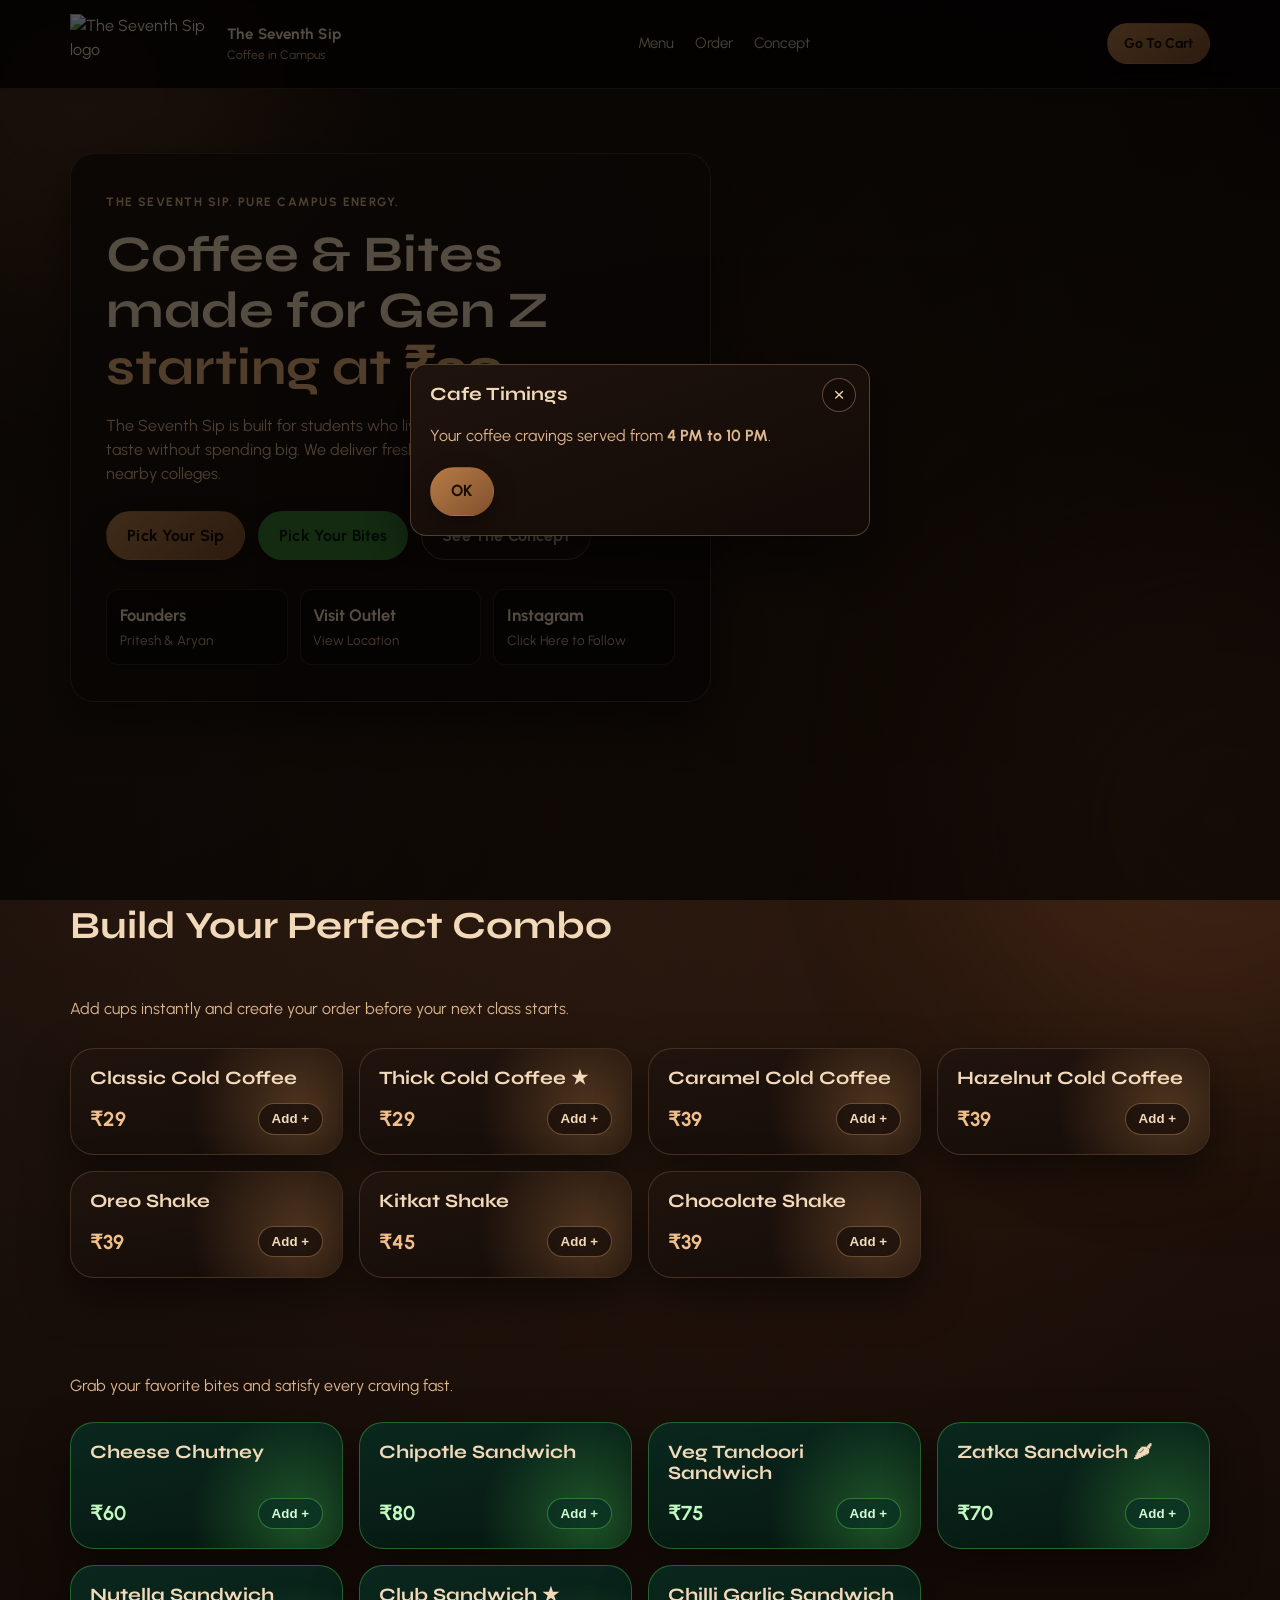
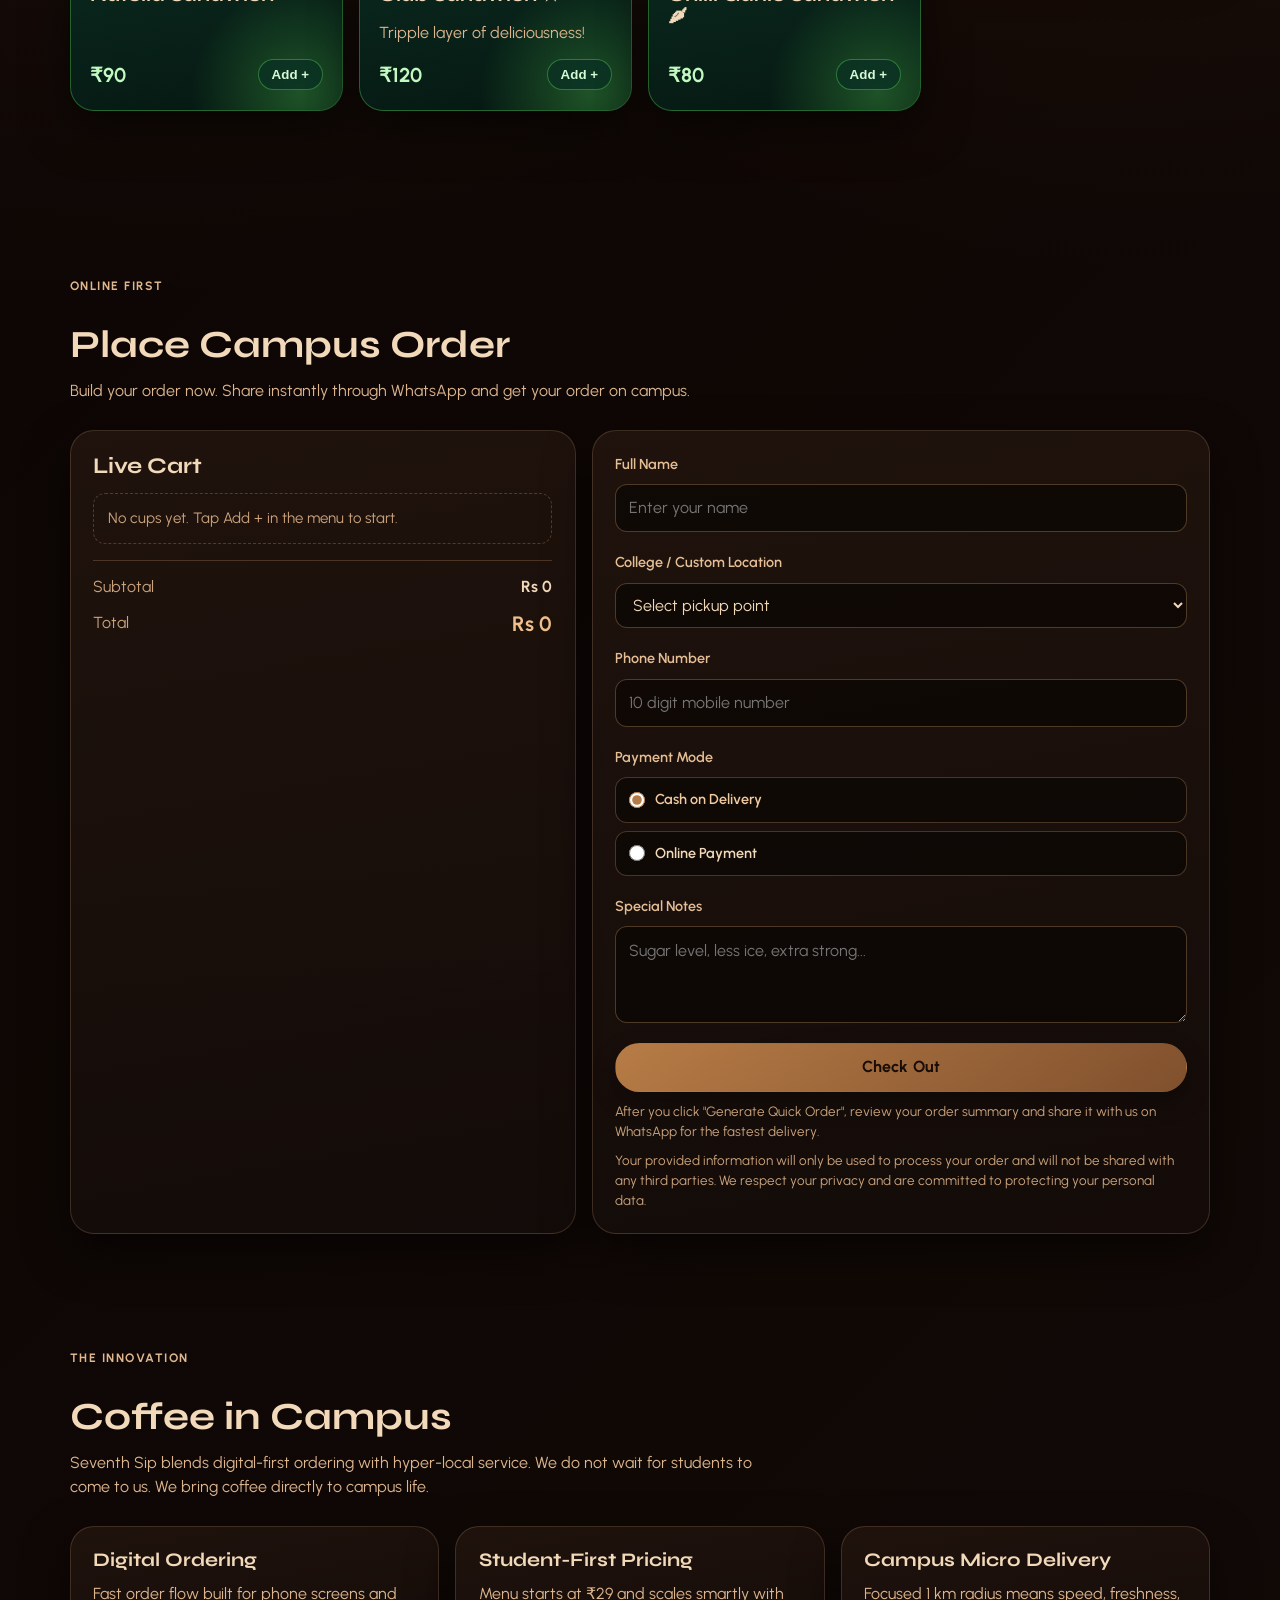
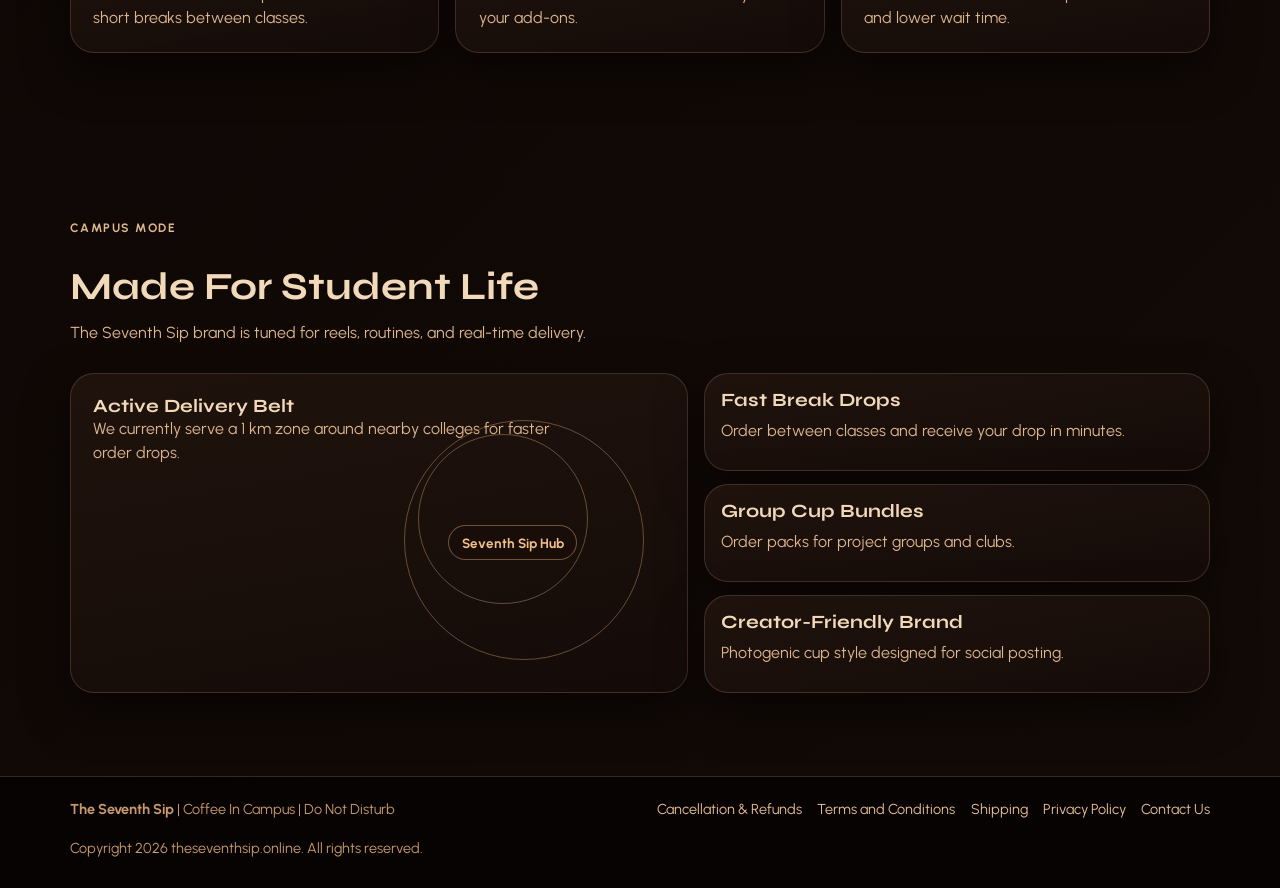
==== commit 0e7d6ad9: "Remove campus service fee from order calculations and update related references" ====
--- a/index.html
+++ b/index.html
@@ -379,10 +379,6 @@
                                 <span>Subtotal</span>
                                 <strong id="subtotal">&#8377;0</strong>
                             </div>
-                            <div>
-                                <span>Campus Service</span>
-                                <strong id="serviceFee">&#8377;0</strong>
-                            </div>
                             <div class="bill-total">
                                 <span>Total</span>
                                 <strong id="grandTotal">&#8377;0</strong>
@@ -423,8 +419,9 @@
                                 can
                                 allow access or type manually.</p>
                             <input id="locationAddress" name="locationAddress" type="text"
-                                placeholder="Hostel, landmark, block, or nearest gate" autocomplete="street-address" required/>
-                            <input id="locationCoords" name="locationCoords" type="hidden" required/>
+                                placeholder="Hostel, landmark, block, or nearest gate" autocomplete="street-address"
+                                required />
+                            <input id="locationCoords" name="locationCoords" type="hidden" required />
                         </div>
 
                         <label for="phoneNumber">Phone Number</label>
